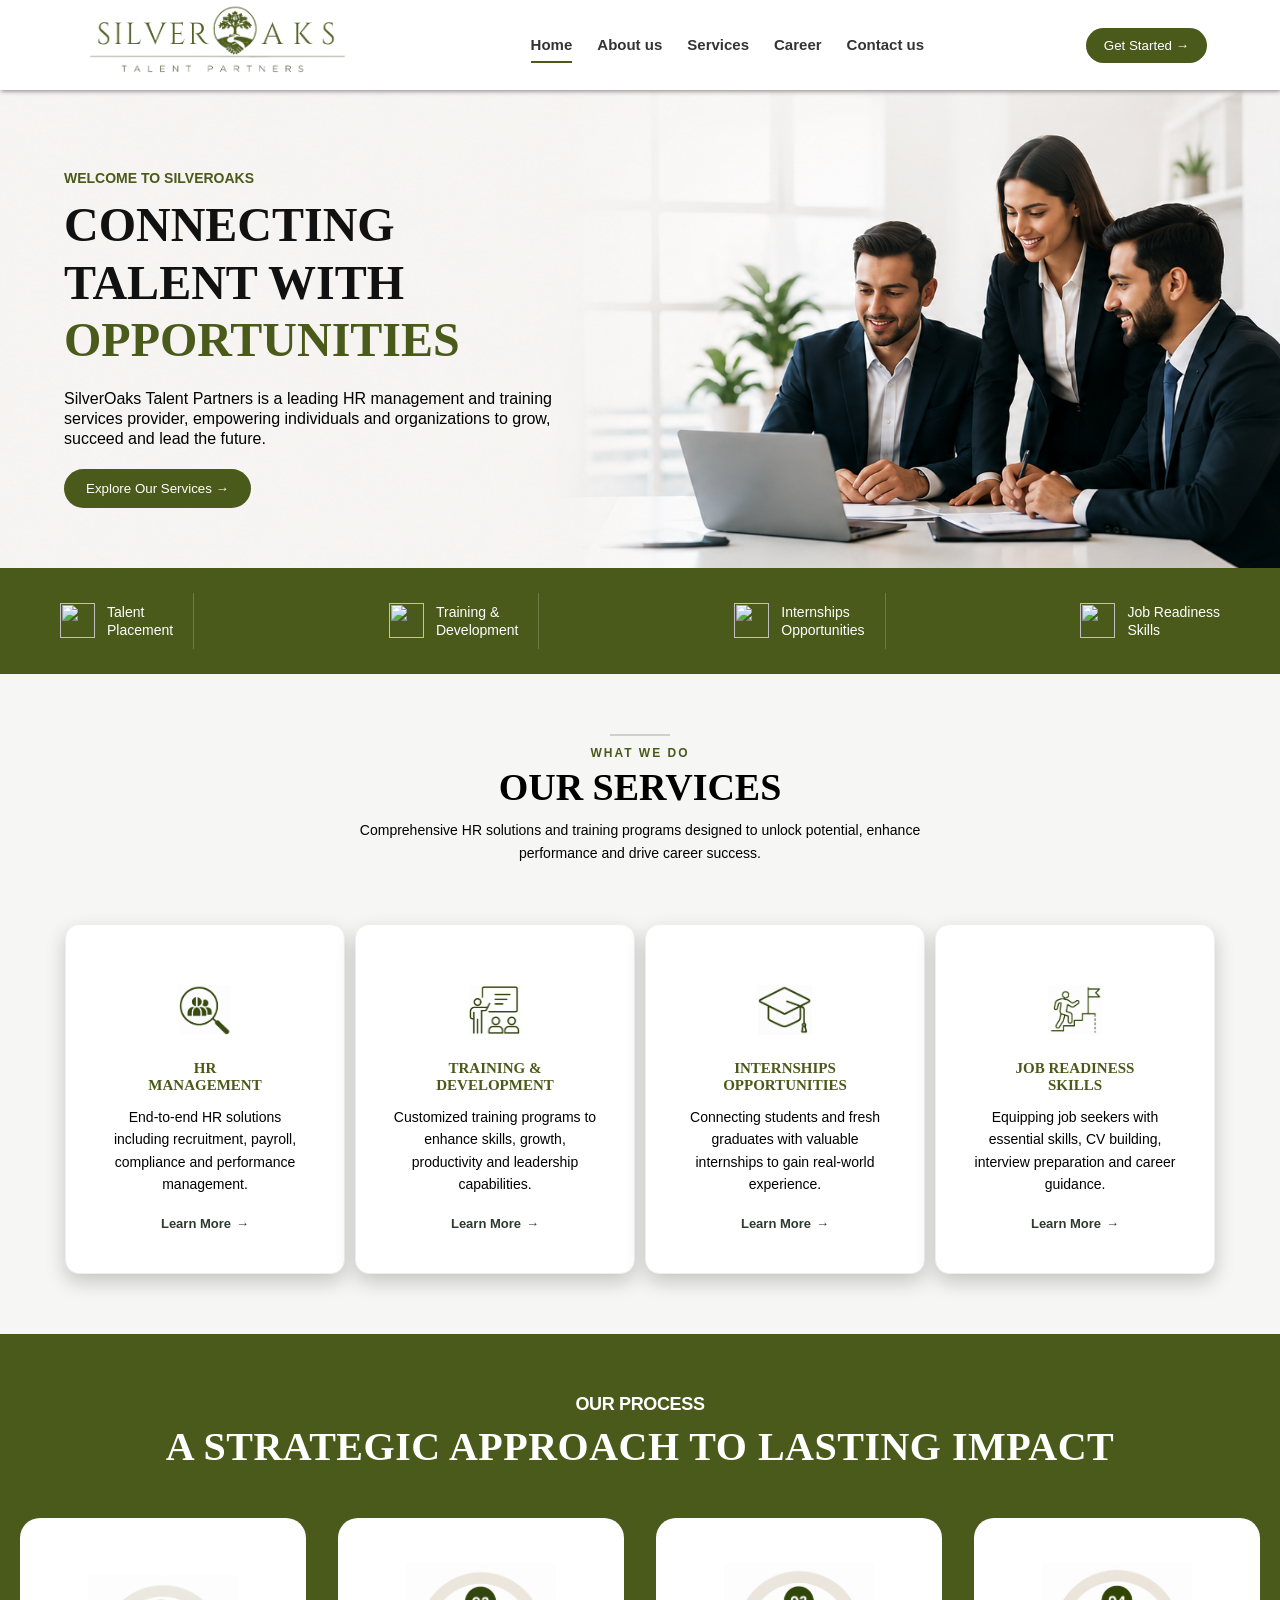
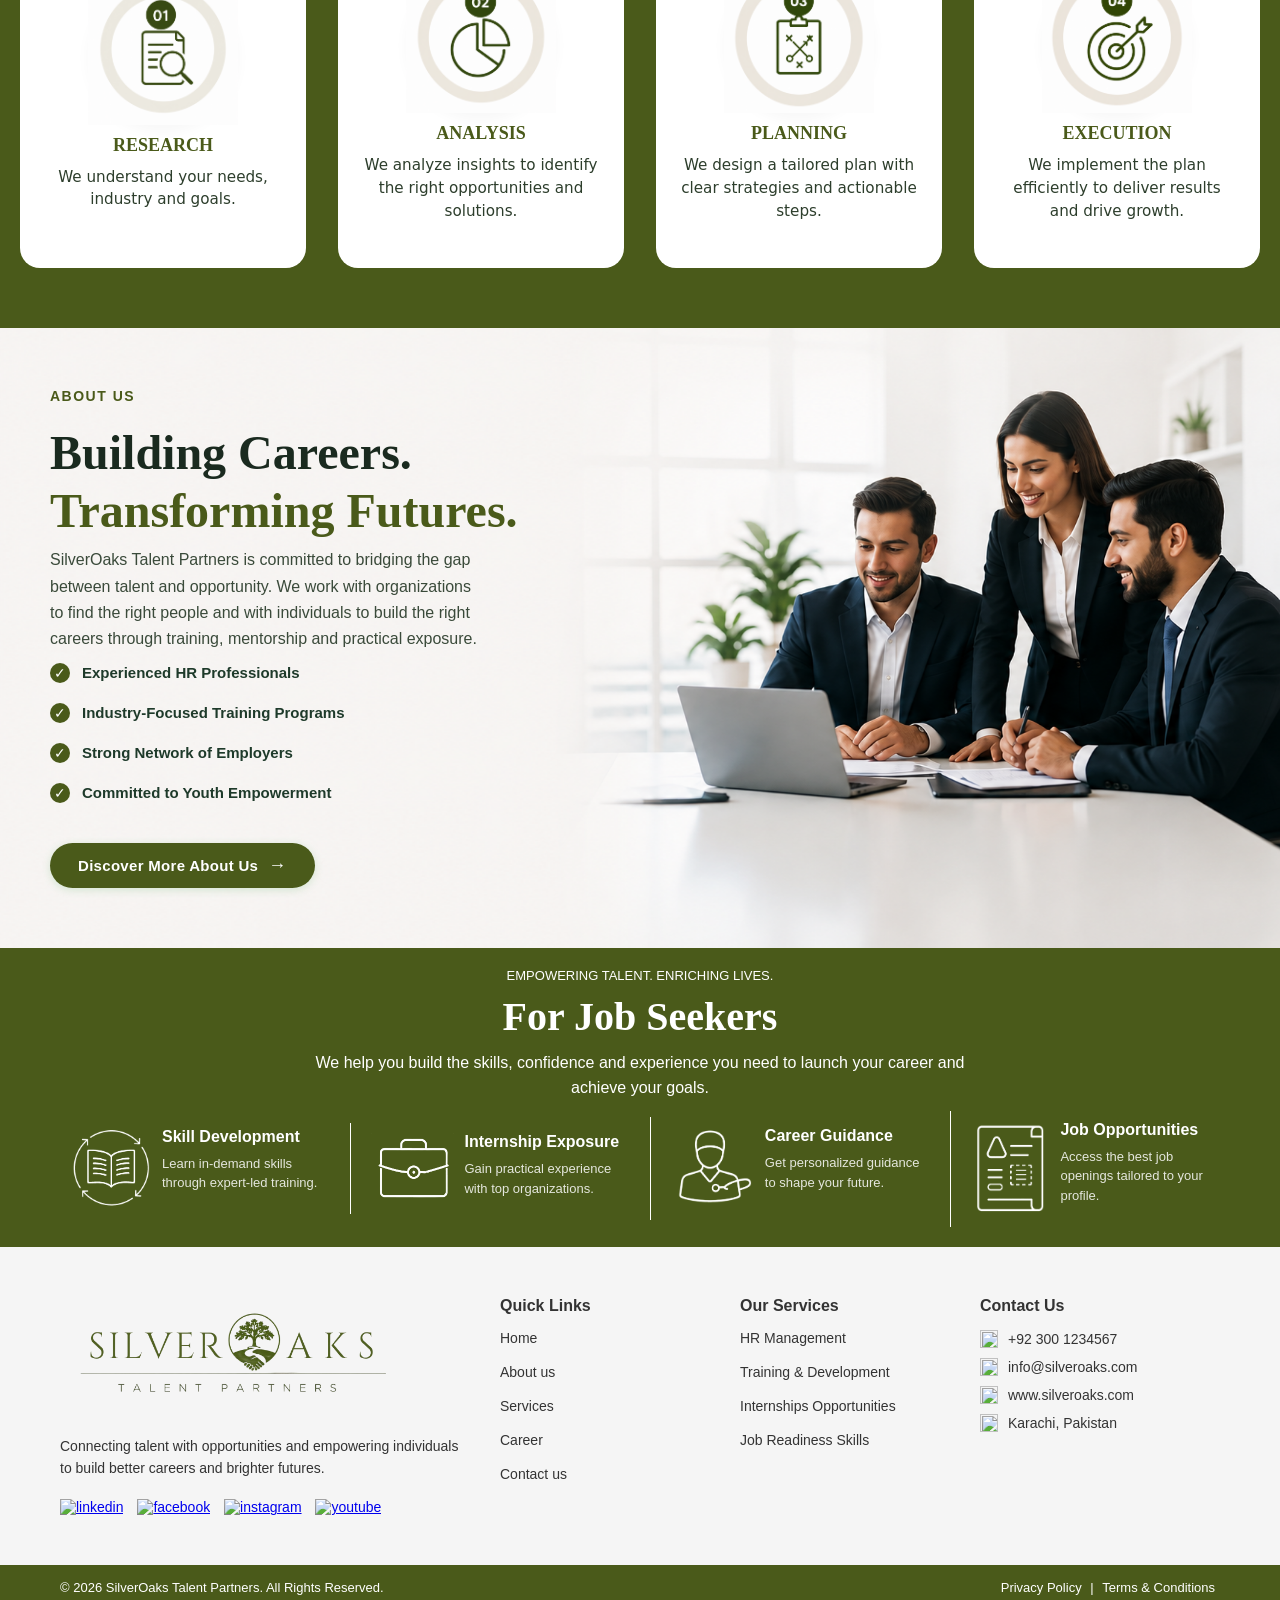
==== index.html @ 3837a246 "Add files via upload" ====
<!DOCTYPE html>
<html lang="en">
<head>
    <meta charset="UTF-8">
    <meta name="viewport" content="width=device-width, initial-scale=1.0">
    <title>Document</title>
    <link rel="stylesheet" href="style.css">
</head>
<body>

    <!-- Nav -->
    <header class="navbar">
  <div class="nav-container">

    <!-- LOGO -->
    <div class="logo">
        <img src="images/logo.png" alt="">
    </div>

    <!-- NAV LINKS -->
    <ul class="nav-links" id="navLinks">
      <li><a href="index.html" class="active">Home</a></li>
      <li><a href="about-us.html">About us</a></li>
      <li><a href="services.html">Services</a></li>
      <li><a href="career.html">Career</a></li>
      <li><a href="contact.html">Contact us</a></li>
    </ul>

    <!-- BUTTON -->
    <div class="nav-btn">
      <button>Get Started →</button>
    </div>

    <!-- MOBILE MENU ICON -->
    <div class="menu-toggle" id="menuToggle">
      ☰
    </div>

  </div>
</header>
<script>
    const toggle = document.getElementById("menuToggle");
const nav = document.getElementById("navLinks");

toggle.addEventListener("click", () => {
  nav.classList.toggle("active");
});
</script>
    <!-- Nav End -->

    <!-- header -->
     <section class="hero">

  <div class="container">

    <!-- LEFT CONTENT -->
    <div class="hero-content">
      <p class="subtitle">WELCOME TO SILVEROAKS</p>

      <h1>
        CONNECTING <br>
        TALENT WITH <br>
        <span>OPPORTUNITIES</span>
      </h1>

      <p class="desc">
        SilverOaks Talent Partners is a leading HR management and training services provider,
        empowering individuals and organizations to grow, succeed and lead the future.
      </p>

      <button class="btn">Explore Our Services →</button>
    </div>

    <!-- RIGHT IMAGE -->
    <div class="hero-image">
      <!-- <img src="https://bunny-wp-pullzone-3xue3q6yzy.b-cdn.net/wp-content/uploads/2024/11/EM-BLOG-what-is-corporate-communications-1453843862.png" alt=""> -->
    </div>

  </div>

  <!-- 🔥 BOTTOM GREEN BOX -->
  <div class="hero-features">
    <div class="feature-inner-container">

    <div class="feature-box">
      <img src="https://img.icons8.com/?size=100&id=11168&format=png&color=FFFFFF" alt="">
      <p>Talent<br>Placement</p>
    </div>

    <div class="feature-box">
      <img src="https://img.icons8.com/?size=100&id=42437&format=png&color=FFFFFF" alt="">
      <p>Training &<br>Development</p>
    </div>

    <div class="feature-box">
      <img src="https://img.icons8.com/?size=100&id=rNCrPgCoso6K&format=png&color=FFFFFF" alt="">
      <p>Internships<br>Opportunities</p>
    </div>

    <div class="feature-box">
      <img src="https://img.icons8.com/?size=100&id=6470&format=png&color=FFFFFF" alt="">
      <p>Job Readiness<br>Skills</p>
    </div>
    </div>

  </div>

</section>
    <!-- header  End-->

    <!-- Services -->
     <section class="services">
  <div class="service-container">

    <!-- HEADER -->
    <div class="section-header">
      <div class="top-line"></div>
      <p class="tag">WHAT WE DO</p>
      <h2>OUR SERVICES</h2>
      <p class="subtext">
        Comprehensive HR solutions and training programs designed to unlock potential,
        enhance performance and drive career success.
      </p>
    </div>

    <!-- CARDS -->
    <div class="service-grid">

      <div class="service-card">
        <div class="icon">
          <img src="images/HR-Management-icon.png" alt="">
        </div>
        <h3>HR <br> MANAGEMENT</h3>
        <p>
          End-to-end HR solutions including recruitment, payroll,
          compliance and performance management.
        </p>
        <a href="#">Learn More <span>→</span></a>
      </div>

      <div class="service-card">
        <div class="icon">
          <img src="images/Training-Development-Icon.png" alt="">
        </div>
        <h3>TRAINING & DEVELOPMENT</h3>
        <p>
         Customized training programs to enhance skills, growth, productivity and leadership capabilities.
        </p>
        <a href="#">Learn More <span>→</span></a>
      </div>

      <div class="service-card">
        <div class="icon">
          <img src="images/Internship-Opportunities-icon.png" alt="">
        </div>
        <h3>INTERNSHIPS OPPORTUNITIES</h3>
        <p>
          Connecting students and fresh graduates with valuable internships
          to gain real-world experience.
        </p>
        <a href="#">Learn More <span>→</span></a>
      </div>

      <div class="service-card">
        <div class="icon">
          <img src="images/Job-Readiness-Skills-Icon.png" alt="">
        </div>
        <h3>JOB READINESS SKILLS</h3>
        <p>
          Equipping job seekers with essential skills, CV building,
          interview preparation and career guidance.
        </p>
        <a href="#">Learn More <span>→</span></a>
      </div>

    </div>

  </div>
</section>
    <!-- Services End -->

    <!-- Process Section -->
       <section class="process-section">
        <div class="process-container">
            <div class="section-header">
                <h2>OUR PROCESS</h2>
                <div class="subhead">A STRATEGIC APPROACH TO LASTING IMPACT</div>
            </div>
            <div class="process-grid">
                <!-- step 01 - RESEARCH -->
                <div class="process-card">
                    <div class="icon-wrapper">
                        <!-- im element with empty src exactly as required -->
                        <img class="step-icon" src="images/Research-Icon.png" alt="Research icon - magnifying glass representation">
                    </div>
                    <!-- <div class="step-number">01</div> -->
                    <h3>RESEARCH</h3>
                    <p>We understand your needs, industry and goals.</p>
                </div>
                <!-- step 02 - ANALYSIS -->
                <div class="process-card">
                    <div class="icon-wrapper">
                        <img class="step-icon" src="images/Analysis-Icon.png" alt="Analysis icon - chart representation">
                    </div>
                    <!-- <div class="step-number">02</div> -->
                    <h3>ANALYSIS</h3>
                    <p>We analyze insights to identify the right opportunities and solutions.</p>
                </div>
                <!-- step 03 - PLANNING -->
                <div class="process-card">
                    <div class="icon-wrapper">
                        <img class="step-icon" src="images/Planning-Icon.png" alt="Planning icon - strategy board">
                    </div>
                    <!-- <div class="step-number">03</div> -->
                    <h3>PLANNING</h3>
                    <p>We design a tailored plan with clear strategies and actionable steps.</p>
                </div>
                <!-- step 04 - EXECUTION -->
                <div class="process-card">
                    <div class="icon-wrapper">
                        <img class="step-icon" src="images/Execution-Icon.png" alt="Execution icon - rocket / gears">
                    </div>
                    <!-- <div class="step-number">04</div> -->
                    <h3>EXECUTION</h3>
                    <p>We implement the plan efficiently to deliver results and drive growth.</p>
                </div>
            </div>
        </div>
    </section>
    <!-- Process Section End -->

    <!-- About Us -->
     <section class="about-section">
        <div class="about-container">
            <!-- Left side: text and features exactly as image content -->
            <div class="about-content">
                <div class="about-badge">ABOUT US</div>
                <h1 class="about-title">
                    Building Careers.<br>
                    <span>Transforming Futures.</span>
                </h1>
                <p class="about-description">
                    SilverOaks Talent Partners is committed to bridging the gap<br>
                    between talent and opportunity. We work with organizations<br>
                    to find the right people and with individuals to build the right<br>
                    careers through training, mentorship and practical exposure.
                </p>

                <div class="about-features">
                    <div class="feature-item">
                        <div class="feature-icon">✓</div>
                        <span class="feature-text">Experienced HR Professionals</span>
                    </div>
                    <div class="feature-item">
                        <div class="feature-icon">✓</div>
                        <span class="feature-text">Industry-Focused Training Programs</span>
                    </div>
                    <div class="feature-item">
                        <div class="feature-icon">✓</div>
                        <span class="feature-text">Strong Network of Employers</span>
                    </div>
                    <div class="feature-item">
                        <div class="feature-icon">✓</div>
                        <span class="feature-text">Committed to Youth Empowerment</span>
                    </div>
                </div>

                <a href="#" class="about-btn">
                    Discover More About Us
                    <span style="font-size: 18px;">→</span>
                </a>
            </div>

            <!-- Right side: image (placeholder but as per image content layout) -->
           
        </div>
    </section>
    <!-- About Us End -->

    <!-- Cta  -->
     <section id="home-cta-section" class="home-cta-container">
    <div class="home-cta-overlay">
        <p id="home-cta-subtitle" class="home-cta-subtitle">
            EMPOWERING TALENT. ENRICHING LIVES.
        </p>

        <h2 id="home-cta-title" class="home-cta-title">
            For Job Seekers
        </h2>

        <p id="home-cta-description" class="home-cta-description">
            We help you build the skills, confidence and experience you need to
            launch your career and achieve your goals.
        </p>

        <div id="home-cta-features" class="home-cta-features">

            <!-- Feature 1 -->
            <div id="home-cta-item-1" class="home-cta-item" style="border: none;">
                <div class="home-cta-icon">
                    <img src="images/Skills-Development-Icon.png" alt="Skill Development">
                </div>
                <div>
                <h4 class="home-cta-item-title">Skill Development</h4>
                <p class="home-cta-item-text">
                    Learn in-demand skills through expert-led training.
                </p>
                </div>
            </div>

            <!-- Feature 2 -->
            <div id="home-cta-item-2" class="home-cta-item">
                <div class="home-cta-icon">
                    <img src="images/Internship-Exposure-icon.png" alt="Internship Exposure">
                </div>
                <div>
                <h4 class="home-cta-item-title">Internship Exposure</h4>
                <p class="home-cta-item-text">
                    Gain practical experience with top organizations.
                </p>
                </div>
            </div>

            <!-- Feature 3 -->
            <div id="home-cta-item-3" class="home-cta-item">
                <div class="home-cta-icon">
                    <img src="images/Career-Guidance-icon.png" alt="Career Guidance">
                </div>
                <div>
                <h4 class="home-cta-item-title">Career Guidance</h4>
                <p class="home-cta-item-text">
                    Get personalized guidance to shape your future.
                </p>
                </div>
            </div>

            <!-- Feature 4 -->
            <div id="home-cta-item-4" class="home-cta-item">
                <div class="home-cta-icon">
                    <img src="images/Job-Opportunities-icon.png" alt="Job Opportunities">
                </div>
                <div>
                <h4 class="home-cta-item-title">Job Opportunities</h4>
                <p class="home-cta-item-text">
                    Access the best job openings tailored to your profile.
                </p>
                </div>
            </div>

        </div>
    </div>
</section>
    
<!-- Footer -->
 <footer id="footer-main" class="footer-container">

    <div class="footer-top">
        
        <!-- Logo & About -->
        <div class="footer-col footer-about">
            <img src="images/logo.png" 
                 alt="Logo" class="footer-logo">

            <p class="footer-text">
                Connecting talent with opportunities and empowering individuals 
                to build better careers and brighter futures.
            </p>

            <div class="footer-social">
                <a href="#"><img src="https://img.icons8.com/?size=100&id=8808&format=png&color=4A5A1A" alt="linkedin"></a>
                <a href="#"><img src="https://img.icons8.com/?size=100&id=8818&format=png&color=4A5A1A" alt="facebook"></a>
                <a href="#"><img src="https://img.icons8.com/?size=100&id=32309&format=png&color=4A5A1A" alt="instagram"></a>
                <a href="#"><img src="https://img.icons8.com/?size=100&id=37326&format=png&color=4A5A1A" alt="youtube"></a>
            </div>
        </div>

        <!-- Quick Links -->
        <div class="footer-col">
            <h4 class="footer-heading">Quick Links</h4>
            <ul class="footer-links">
                <li><a href="index.html">Home</a></li>
                <li><a href="about-us.html">About us</a></li>
                <li><a href="services.html">Services</a></li>
                <li><a href="career.html">Career</a></li>
                <li><a href="contact.html">Contact us</a></li>
            </ul>
        </div>

        <!-- Services -->
        <div class="footer-col">
            <h4 class="footer-heading">Our Services</h4>
            <ul class="footer-links">
                <li><a href="#">HR Management</a></li>
                <li><a href="#">Training & Development</a></li>
                <li><a href="#">Internships Opportunities</a></li>
                <li><a href="#">Job Readiness Skills</a></li>
            </ul>
        </div>

        <!-- Contact -->
        <div class="footer-col">
            <h4 class="footer-heading">Contact Us</h4>
            <ul class="footer-contact">
                <li><img src="https://img.icons8.com/?size=100&id=9730&format=png&color=4A5A1A" alt=""> +92 300 1234567</li>
                <li><img src="https://img.icons8.com/?size=100&id=tiHbAqWU3ZCQ&format=png&color=4A5A1A" alt=""> info@silveroaks.com</li>
                <li><img src="https://img.icons8.com/?size=100&id=2963&format=png&color=4A5A1A" alt=""> www.silveroaks.com</li>
                <li><img src="https://img.icons8.com/?size=100&id=7880&format=png&color=4A5A1A" alt=""> Karachi, Pakistan</li>
            </ul>
        </div>

    </div>

    <!-- Bottom Bar -->
    <div class="footer-bottom">
        <p class="footer-copy">
            © 2026 SilverOaks Talent Partners. All Rights Reserved.
        </p>

        <div class="footer-bottom-links">
            <a href="#">Privacy Policy</a>
            <span>|</span>
            <a href="#">Terms & Conditions</a>
        </div>
    </div>

</footer>

</body>
</html>
---- style.css ----
*{
    margin: 0;
    padding: 0;
    box-sizing: border-box;
}
/* NAVBAR */
.navbar {
  width: 100%;
  position: sticky;
  top: 0;
  background-color: white;
  box-shadow: 1px 1px 5px gray;
  z-index: 999;
  padding: 10px;
}

.nav-container {
  width: 90%;
  max-width: 1200px;
  margin: auto;
  display: flex;
  align-items: center;
  justify-content: space-between;
  height: 70px;
}

/* LOGO */
.logo img{
    height: 100px;
    width: auto;
    object-fit: contain;
}
/* LINKS */
.nav-links {
  display: flex;
  gap: 25px;
  list-style: none;
}

.nav-links li a {
  text-decoration: none;
  color: #333;
  font-weight: 600;
  font-size: 15px;
  height: 100%;
  position: relative;
  transition: 0.3s;
}

/* underline base */
.nav-links li a::after {
  content: "";
  position: absolute;
  left: 0;
  bottom: -10px;
  width: 0%;
  height: 2px;
  background: #4a5a1a;
  transition: 0.3s;
}

/* hover effect */
.nav-links li a:hover::after {
  width: 100%;
}


.nav-links li a.active::after {
  width: 100%;
}

/* BUTTON */
.nav-btn button {
  padding: 10px 18px;
  border-radius: 25px;
  border: none;
  background: #4a5a1a;
  color: #fff;
  cursor: pointer;
}
/* MOBILE MENU ICON */
.menu-toggle {
  display: none;
  font-size: 26px;
  cursor: pointer;
}

/* 🔥 RESPONSIVE */
@media (max-width: 768px) {

  .nav-links {
    position: absolute;
    top: 85px;
    left: -100%;
    width: 100%;
    background: #fff;
    flex-direction: column;
    text-align: center;
    padding: 20px 0;
    transition: 0.3s;
  }

  .nav-links.active {
    left: 0;
  }

  .menu-toggle {
    display: block;
  }

  .nav-btn {
    display: none;
  }
}

.hero {
  width: 100%;
  padding-top: 80px;
  background: url(images/home-hero.png);
  background-position: left;
  background-repeat: no-repeat;
  background-size: cover;
  background-clip: border-box;
}

.container {
  width: 90%;
  max-width: 1200px;
  margin: auto;
  display: flex;
  align-items: center;
  justify-content: space-between;
  gap: 40px;
}

/* LEFT */
.hero-content {
  flex: 1;
}

.subtitle {
  font-size: 14px;
  color: #4a5a1a;
  font-weight: bold;
  margin-bottom: 10px;
  font-family: Arial, Helvetica, sans-serif;
}

.hero-content h1 {
  font-size: 48px;
  line-height: 1.2;
  color: #111;
}

.hero-content span {
  color: #4a5a1a;
}

.desc {
  margin: 20px 0;
  font-family: Arial, Helvetica, sans-serif;
  line-height: 20px;
  max-width: 500px;
}

.btn {
  padding: 12px 22px;
  background: #4a5a1a;
  border: none;
  color: #fff;
  border-radius: 25px;
  cursor: pointer;
}

/* RIGHT */
.hero-image img {
  width: 100%;
  max-width: 500px;
}

/* 🔥 GREEN FEATURE BAR */
.hero-features {
  margin-top: 60px;
  background:  #4a5a1a;
  display: flex;
  justify-content: center;
  align-items: center;
  padding: 25px 10px;
}
.hero-features .feature-inner-container{
  display: flex;
  max-width: 1200px ;
  width: 100%;
  justify-content: space-between;
  gap: 20px;
  align-items: center;
  flex-wrap: wrap;
}

.feature-box {
  display: flex;
  align-items: center;
  gap: 12px;
  color: #fff;
  border-right: 1px solid rgba(255,255,255,0.2);
  padding: 10px 20px;
}

.feature-box:last-child {
  border-right: none;
}

.feature-box img {
  width: 35px;
  height: 35px;
  object-fit: contain;
}

.feature-box p {
  font-size: 14px;
  line-height: 1.3;
}

/* 🔥 RESPONSIVE */
@media (max-width: 768px) {
  .container {
    flex-direction: column;
    text-align: center;
  }
  .hero-features .feature-inner-container{
    display: flex;
    justify-content: center;
    align-items: center;
  }
  .hero-content h1 {
    font-size: 32px;
  }

  .hero-features {
    flex-direction: column;
    gap: 20px;
  }

  .feature-box {
    border-right: none;
  }
}

.services {
  padding: 60px 0;
  background: #f6f7f5;
}

 .service-container {
  width: 90%;
  max-width: 1200px;
  margin: auto;
}

/* HEADER */
.section-header {
  text-align: center;
  margin-bottom: 60px;
  position: relative;
}

.top-line {
  width: 60px;
  height: 2px;
  background: #cfcfcf;
  margin: 0 auto 10px;
}

.tag {
  font-size: 12px;
  letter-spacing: 2px;
  color: #4a5a1a;
  font-family: Arial, Helvetica, sans-serif;
  font-weight: 600;
  margin-bottom: 5px;
}

.section-header h2 {
  font-size: 38px;
  font-weight: 600;
  color: #000;
  margin-bottom: 10px;
}

.subtext {
  max-width: 620px;
  margin: auto;
  font-family: Arial, Helvetica, sans-serif;
  font-size: 14px;
  line-height: 1.6;
}

/* GRID */
.service-grid {
    display: flex;
    flex-wrap: wrap;
    justify-content: center;
    align-items: center;
  gap: 10px;
}

/* CARD */
.service-card {
    width: 280px;
    height: 350px;
  background: #fff;
  padding: 35px ;
  border-radius: 14px;
  text-align: center;
  border: 1px solid #eee;
  box-shadow: 0 8px 20px rgba(0,0,0,0.2);
  transition: 0.3s ease;
}

.service-card:hover {
  transform: translateY(-6px);
  background: #F2F2EC;
  box-shadow: 0 12px 25px rgba(0,0,0,0.3);
}

/* ICON BOX */
.icon {
  width: auto;
  height: 100px;
  display: flex;
  align-items: center;
  justify-content: center;
}

.icon img {
  width: auto;
  height: 50px;
  object-fit: contain;
}

/* TEXT */
.service-card h3 {
  font-size: 15px;
  font-weight: 600;
  color: #4a5a1a;
  padding: 0 30px;
  margin-bottom: 12px;
}

.service-card p {
  font-size: 14px;
  font-family: Arial, Helvetica, sans-serif;
  line-height: 1.6;
  margin-bottom: 18px;
}

/* LINK */
.service-card a {
  font-size: 13px;
  color: #2d3b2f;
  text-decoration: none;
  font-family: Arial, Helvetica, sans-serif;
  font-weight: 700;
  display: inline-flex;
  align-items: center;
  gap: 5px;
  transition: 0.3s;
}

.service-card a span {
  transition: 0.3s;
}

.service-card a:hover span {
  transform: translateX(5px);
}

/* 🔥 RESPONSIVE */
@media (max-width: 992px) {
  .service-grid {
    grid-template-columns: repeat(2, 1fr);
  }
}

@media (max-width: 576px) {
  .service-grid {
    grid-template-columns: 1fr;
  }

  .section-header h2 {
    font-size: 28px;
  }
}



        .process-section {
          background-color: #4a5a1a;
            position: relative;
            width: 100%;
            padding: 60px 20px;
        }
        .process-container {
            position: relative;
            z-index: 2;
            max-width: 1280px;
            margin: 0 auto;
            width: 100%;
        }

        /* HEADER styling */
        .process-section .section-header {
            text-align: center;
            margin-bottom: 2.5rem;
        }

        .process-section .section-header h2 {
            font-size: large;
            font-weight: 700;
            letter-spacing: -0.02em;
            font-family: Arial, Helvetica, sans-serif;
            color: #fff;
            margin-bottom: 0.5rem;
        }

        .section-header .subhead {
            font-size: 40px;
            color: #fff;
            font-weight: 600;
            display: inline-block;
            padding-bottom: 0.5rem;
            letter-spacing: 0.5px;
        }

        /* Grid layout for process steps — fully responsive */
        .process-grid {
            display: grid;
            grid-template-columns: repeat(4, 1fr);
            gap: 2rem;
            margin-top: 1rem;
        }

        /* process card style */
        .process-card {
            padding: 2rem 1.5rem;
            text-align: center;
            display: flex;
            height: 350px;
            border-radius: 20px;
            background-color: white;
            flex-direction: column;
            justify-content: center;
            align-items: center;
            gap: 10px;
        }
        .icon-wrapper {
            /* width: 80px;
            height: 80px; */
            margin: 0 auto ;
            border-radius: 50%;
            display: flex;
            align-items: center;
            justify-content: center;
            box-shadow: 0 8px 14px rgba(0,0,0,0.03);
            transition: all 0.2s;
        }
        .step-icon {
            object-fit: contain;
            display: block;
            width: 150px;
            height: 150px;
            background: transparent;
        }

        /* step number */
        .step-number {
            font-size: 1.2rem;
            font-weight: 700;
            font-family: monospace;
            color: #fff;
            background: #4a5a1a;
            display: inline-block;
            padding: 0.2rem 0.8rem;
            border-radius: 40px;
            margin-bottom: 1.2rem;
            letter-spacing: 0.5px;
        }

        .process-card h3 {
            font-size: large;
            font-weight: 700;
            color: #4a5a1a;
        }

        .process-card p {
            font-size: 0.95rem;
            line-height: 1.5;
            color: #2d3e2c;
            font-family: 'Inter', system-ui, 'Segoe UI', sans-serif;
            font-weight: 400;
        }

        /* Responsive design: large tablets, medium screens */
        @media (max-width: 992px) {
            .process-grid {
                grid-template-columns: repeat(2, 1fr);
                gap: 1.8rem;
            }
            .process-section {
                padding: 3rem 1.8rem;
            }
            .process-card {
                /* padding: 1.6rem 1.2rem; */
                height: 400px;
            }
        }

        @media (max-width: 640px) {
            .process-grid {
                grid-template-columns: 1fr;
                gap: 1.5rem;
            }
            .process-section {
                padding: 2.5rem 1.2rem;
            }
            .process-section .section-header h2 {
                font-size: medium;
            }
          
            .process-card h3 {
                font-size: 1.4rem;
            }
            .section-header .subhead{
                font-size: 32px;
            }
        }

        /* small extra touch for screen readers & accessibility */
        @media (prefers-reduced-motion: reduce) {
            .process-card {
                transition: none;
            }
        }

        /* ensure bg image is visible and overaly text is readable */
        .process-section {
            background-blend-mode: normal;
        }



.about-section {
            /* max-width: 1280px; */
            margin: 0 auto;
            padding: 0px;
            background: url(images/home-hero.png);
            background-repeat: no-repeat;
            background-position: center;
            background-size: cover;
            background-clip: border-box;
        }

        .about-container {
            display: flex;
            flex-wrap: wrap;
            gap: 60px;
            align-items: center;
            justify-content: space-between;
        }

        /* LEFT CONTENT */
        .about-content {
            /* flex: 1.1;
            min-width: 280px; */
            max-width: 1200px;
            padding: 60px 10px;
            width: 100%;
            margin: 0 auto;
        }

        .about-badge {
            color: #4a5a1a;
            font-size: 14px;
            font-family: Arial, Helvetica, sans-serif;
            font-weight: 600;
            letter-spacing: 1.5px;
            text-transform: uppercase;
            margin-bottom: 20px;
        }

        .about-title {
            font-size: 48px;
            font-weight: 800;
            line-height: 1.2;
            color: #1a2a1f;
            margin-bottom: 8px;
        }

        .about-title span {
            color: #4a5a1a;
            display: inline-block;
        }

        .about-subtitle {
            font-size: 32px;
            font-weight: 700;
            color: #2c5e2a;
            margin-bottom: 24px;
            line-height: 1.2;
        }

        .about-description {
            font-size: 16px;
            line-height: 1.65;
            color: #3a4a3a;
            margin-bottom: 10px;
            max-width: 50%;
            font-family: Arial, Helvetica, sans-serif;
        }

        /* Features grid - 2x2 exactly like the image points */
        .about-features {
            display: flex;
            flex-direction: column;
            justify-content: flex-start;
            align-items: flex-start;
            gap: 20px 28px;
            margin-bottom: 40px;
        }

        .feature-item {
            display: flex;
            align-items: center;
            gap: 12px;
            font-family: Arial, Helvetica, sans-serif;
        }

        .feature-icon {
            width: 20px;
            height: 20px;
            background-color: #4a5a1a;
            border-radius: 50%;
            display: flex;
            align-items: center;
            justify-content: center;
            color: white;
            font-size: 14px;
            flex-shrink: 0;
        }

        .feature-text {
            font-size: 15px;
            font-weight: 500;
            color: #1e3a2a;
            font-weight: 600;
        }

        /* CTA Button */
        .about-btn {
            display: inline-flex;
            align-items: center;
            gap: 10px;
            font-family: Arial, Helvetica, sans-serif;
            background-color: #4a5a1a;
            color: white;
            text-decoration: none;
            font-weight: 600;
            font-size: 15px;
            padding: 12px 28px;
            border-radius: 30px;
            transition: all 0.25s ease;
            border: none;
            cursor: pointer;
            letter-spacing: 0.3px;
            box-shadow: 0 2px 8px rgba(76, 175, 80, 0.2);
        }

        .about-btn:hover {
            background-color: #3d9140;
            transform: translateY(-2px);
            box-shadow: 0 8px 18px rgba(76, 175, 80, 0.25);
        }

        /* RIGHT IMAGE */
        /* .about-image-wrapper {
    height: 100%;
    width: 50%;
    background-color: #000;
    display: flex;
    justify-content: center;
    overflow: hidden;
}

.about-image {
    width: 100%;
    height: 100%;
    border-radius: 24px;
    object-fit: cover;
    display: block;
    box-shadow: 0 20px 35px -10px rgba(0, 0, 0, 0.1);
} */

        /* Responsive */
        @media (max-width: 1024px) {
            .about-title {
                font-size: 40px;
            }
            .about-subtitle {
                font-size: 28px;
            }
        }

        @media (max-width: 900px) {
            .about-container {
                flex-direction: column;
                gap: 45px;
            }
            .about-content {
                width: 100%;
                display: flex;
                padding: 60px 10px;
                flex-direction: column;
                justify-content: center;
                align-items: center;
                text-align: center;
            }
            .about-description {
                max-width: 100%;
            }
            .about-image-wrapper {
                width: 100%;
                justify-content: center;
            }
        }

        @media (max-width: 600px) {
            .about-title {
                font-size: 32px;
            }
            .about-subtitle {
                font-size: 24px;
            }
            .about-features {
                grid-template-columns: 1fr;
                gap: 16px;
            }
            .feature-text {
                font-size: 14px;
            }
            .about-btn {
                padding: 10px 24px;
                font-size: 14px;
            }
        }


        /* Main Section */
.home-cta-container {
    position: relative;
    background: #4a5a1a;
    padding: 20px;
    color: #fff;

    text-align: center;
    overflow: hidden;
}

/* Optional dark overlay for better contrast */
.home-cta-overlay {
    max-width: 1200px;
    margin: auto;
        display: flex;
    flex-direction: column;
    justify-content: center;
    align-items: center;
    gap: 10px;
}

/* Text Styles */
.home-cta-subtitle {
    font-size: small;
    font-family: Arial, Helvetica, sans-serif;
    /* margin-bottom: 10px; */
}

.home-cta-title {
    font-size: 40px;
    font-weight: 700;
    /* margin-bottom: 15px; */
}

.home-cta-description {
    max-width: 700px;
    margin: 0 auto ;
    font-size: medium;
    font-family: Arial, Helvetica, sans-serif;
    line-height: 1.6;
}

/* Features Grid */
.home-cta-features {
    /* display: grid;
    grid-template-columns: repeat(4, 1fr); */
    display: flex;
    justify-content: space-between;
    align-items: center;
    max-width: 1200px;
    gap: 20px;
    flex-wrap: wrap;
}

/* Each Item */
.home-cta-item {
    padding: 10px;
    border-left: 1px solid white;
    display: flex;
    flex-direction: row;
    width: 280px;
    gap: 10px;
    justify-content: flex-start;
    align-items: flex-start;
    text-align: left;
    padding-left: 20px;
}

/* Icon */
.home-cta-icon {
    width: 150px;
    height: auto;
    display: flex;
    justify-content: center;
    align-items: center;
}

.home-cta-icon img {
    width: 100%;
    height: 100%;
    object-fit: contain;
    filter: brightness(0) invert(1); /* makes icons white */
}

/* Title */
.home-cta-item-title {
    font-size: medium;
    font-weight: 600;
    font-family: Arial, Helvetica, sans-serif;
    margin-bottom: 8px;
}

/* Text */
.home-cta-item-text {
    font-size: small;
    opacity: 0.85;
    line-height: 1.5;
}

/* Responsive */
@media (max-width: 992px) {
    /* .home-cta-features {
        grid-template-columns: repeat(2, 1fr);
        gap: 25px;
    } */
    .home-cta-item {
    border-left: none;
    display: flex;
    flex-direction: column;
    justify-content: center;
    align-items: center;
    text-align: center;
    padding: 10px;
}
}

@media (max-width: 576px) {
    .home-cta-title {
        font-size: 28px;
    }
.home-cta-icon{
  width: 100px;
}
    /* .home-cta-features {
        grid-template-columns: 1fr;
    } */
}


.footer-container {
    background: #f5f5f5;
    color: #333;
    font-family: Arial, sans-serif;
}

/* Top Section */
.footer-top {
    display: grid;
    grid-template-columns: 2fr 1fr 1fr 1.2fr;
    gap: 40px;
    padding: 50px 60px;
}

/* Columns */
.footer-col {
    font-size: 14px;
}

/* Logo */
.footer-logo {
    width: auto;
    height: 120px;
    margin-bottom: 15px;
}

/* Text */
.footer-text {
    line-height: 1.6;
    margin-bottom: 20px;
}

/* Social Icons */
.footer-social a {
    display: inline-block;
    margin-right: 10px;
}

.footer-social img {
    width: 30px;
    height: 30px;
}

/* Headings */
.footer-heading {
    font-size: 16px;
    margin-bottom: 15px;
    font-weight: 600;
}

/* Links */
.footer-links {
    list-style: none;
    padding: 0;
    display: flex;
    flex-direction: column;
    justify-content: flex-start;
    align-items: flex-start;
    gap: 10px;
}

.footer-links li {
    margin-bottom: 8px;
}

.footer-links a {
    text-decoration: none;
    color: #333;
    font-weight: 500;
}

.footer-links a:hover {
    color: #2f5d2f;
}

/* Contact */
.footer-contact {
    list-style: none;
    padding: 0;
}

.footer-contact li {
    display: flex;
    align-items: center;
    margin-bottom: 10px;
}

.footer-contact img {
    width: 18px;
    height: 18px;
    margin-right: 10px;
}

/* Bottom Bar */
.footer-bottom {
    background-color: #4a5a1a;
    color: #fff;
    padding: 15px 60px;
    display: flex;
    justify-content: space-between;
    align-items: center;
    font-size: 13px;
}

/* Bottom Links */
.footer-bottom-links a {
    color: #fff;
    text-decoration: none;
    margin: 0 5px;
}

.footer-bottom-links a:hover {
    text-decoration: underline;
}

/* Responsive */
@media (max-width: 992px) {
    .footer-top {
        grid-template-columns: 1fr 1fr;
    }
}

@media (max-width: 576px) {
    .footer-top {
        grid-template-columns: 1fr;
        padding: 40px 20px;
    }
    .footer-logo{
      width: auto;
      height: 100px;
    }
    .footer-text{
      text-align: center;
    }
    .footer-social{
      display: flex;
      justify-content: center;
      align-items: center;

    }
    .footer-col{
      display: flex;
      flex-direction: column;
      justify-content: center;
      align-items: center;
    }
    .footer-links{
      width: 100%;
      text-align: center;
    }
    .footer-links li{
      width: 100%;
      text-align: center;
    }
    .footer-contact li{
      width: 100%;
      justify-content: center;
      align-items: center;
    }

    .footer-bottom {
        flex-direction: column;
        gap: 10px;
        text-align: center;
    }
}



.about-hero {
  width: 100%;
  height: fit-content;
  background: url('images/about-us-hero-bg.png') no-repeat center center/cover;
  position: relative;
}


/* content box */
.about-hero-content {
  max-width: 1200px;
  padding: 60px;
  padding-left: 0;
  margin: 0 auto;
  color: #000;
}

/* sub heading */
.sub-heading {
  font-size: 16px;
  font-family: Arial, Helvetica, sans-serif;
  letter-spacing: 2px;
  text-transform: uppercase;
  margin-bottom: 10px;
  color: #000;
}

/* main heading */
.about-hero-content h1 {
  font-size: 50px;
  line-height: 1.2;
  font-family: 'Times New Roman', Times, serif;
  margin-bottom: 20px;
}

/* green span */
.about-hero-content h1 span {
  font-family: 'Times New Roman', Times, serif;
  color: #4a5a1a;
}

/* paragraph */
.description {
  font-size: 16px;
  line-height: 1.7;
  max-width: 500px;
  font-family: Arial, Helvetica, sans-serif;
  color: #000;
}

/* ✅ responsive */
@media (max-width: 768px) {
  .about-hero {
    justify-content: center;
    text-align: center;
  }

  .about-hero-content {
    padding: 30px 20px;
    text-align: center;
  }

  .about-hero-content h1 {
    font-size: 36px;
  }
}


.about-vision-section {
  width: 100%;
  padding: 60px 20px;
  padding-bottom: 0;
  display: flex;
  margin-bottom: 70px;
  justify-content: center;
}

.vision-container {
  width: 100%;
  max-width: 1200px;
  background-color: rgb(243, 243, 243);
  border-radius: 20px;
  padding: 10px 20px;
  display: flex;
  align-items: center;
  justify-content: space-between;
  gap: 5px;
}

/* CENTER IMAGE */
.vision-center {
  flex: 1;
  display: flex;
  justify-content: center;
}

.vision-center img {
  max-width: 180px;
  width: 100%;
  height: auto;
}

/* CARDS */
.vision-card {
  flex: 1;
}

/* row inside card */
.card-row {
  display: flex;
  align-items: flex-start;
  gap: 15px;
}

/* icon */
.card-row img {
  width: 80px;
  object-fit: contain;
  height: 80px;
}

/* text */
.card-text h3 {
  font-size: 20px;
  margin-bottom: 8px;
  font-family: Arial, Helvetica, sans-serif;
  color: #4a5a1a;
  text-align: left;
}

.card-text p {
  text-align: left;
  font-family: Arial, Helvetica, sans-serif;
  font-size: small !important;
  margin: 0;
}

/* LEFT ALIGN RIGHT SIDE TEXT DIFFERENCE (optional polish) */
.left .card-row {
  text-align: right;
  flex-direction: row;
}

/* RESPONSIVE */
@media (max-width: 900px) {
  .vision-container {
    flex-direction: column;
    text-align: center;
  }

  .card-row {
    justify-content: center;
    text-align: center;
    flex-direction: column;
    align-items: center;
  }
.left .card-row{
    flex-direction: column;
}
  .vision-center {
    order: -1;
    margin-bottom: 30px;
  }
  .card-text h3 {
  text-align: center;
}

.card-text p {
  text-align: center;
}
}


.about-values-promise {
  width: 100%;
  padding: 80px 20px;
  background: #f9f9f9;
  text-align: center;
}

/* HEADER */
.values-header h4 {
  color: #4a5a1a;
  font-family: Arial, Helvetica, sans-serif;
  font-size: 20px;
  margin-bottom: 10px;
  font-weight: 500;
}

.values-header h2 {
  font-size: 36px;
  margin-bottom: 50px;
  font-family: 'Times New Roman', Times, serif;
  color: #111;
}

/* GRID */
.values-grid {
  max-width: 1200px;
  margin: auto;
  display: flex;
  justify-content: space-between;
  align-items: center;
  flex-wrap: wrap;
  gap: 25px;
}

/* CARD */
.value-card {
  background: #F2F2EC;
  padding: 30px 05px;
  border-radius: 10px;
  box-shadow: 0 5px 15px rgba(0,0,0,0.3);
  transition: 0.3s ease;
  height:300px;
  display: flex;
  justify-content: center;
  align-items: center;
  flex-direction: column;
  gap: 10px;
  width: 200px;
}

.value-card:hover {
  transform: translateY(-5px);
}

/* IMAGE */
.value-card img {
  width: 100px;
}

/* TEXT */
.value-card h3 {
  font-family: Arial, Helvetica, sans-serif;
  font-size: 18px;
  color: #4a5a1a;
}

.value-card p {
  font-size: small;
  line-height: 1.6;
  font-family: Arial, Helvetica, sans-serif;
}

/* RESPONSIVE */
@media (max-width: 992px) {
  .values-grid {
    /* grid-template-columns: repeat(2, 1fr); */
  }
}

@media (max-width: 600px) {
  .values-grid {
    justify-content: center;
    align-items: center;
  }
  .value-card{
    width: 100%;
  }

  .values-header h2 {
    font-size: 28px;
  }
}
.career-value{
  box-shadow: none;
  background: none;
  width: 250px;
  position: relative;
}
@media (max-width: 600px) {
 .career-value{
  width: 100%;
} 
}

/* CENTER STRAIGHT BORDER LINE */
.career-value::after{
  content: "";
  position: absolute;
  top: 50%;
  right: -12px;
  transform: translateY(-50%);
  width: 1px;
  height: 70%;
  background: #bdbdbd;
}

/* REMOVE LAST CARD LINE */
.career-value:last-child::after{
  display: none;
}
.icon-wrap{
  width: 70px;
  height: 70px;
  background: #4a5a1a36;
  border-radius: 50%;
  display: flex;
  align-items: center;
  justify-content: center;
  margin-bottom: 20px;
  flex-shrink: 0;
}

.icon-wrap img{
  height: 40px;
  width: 40px;
  object-fit: contain;
}
.about-cta-section {
  width: 100%;
  background: #4a5a1a;
  padding: 20px;
  color: #fff;
}

/* CONTAINER ROW */
.cta-container {
  max-width: 1200px;
  margin: auto;
  display: flex;
  align-items: center;
  justify-content: space-between;
  gap: 30px;
}

/* HEADING */
.cta-container h2 {
  font-size: 40px;
  line-height: 1.3;
  margin: 0;
  border-left: 1px solid white;
  padding-left: 20px;
  flex: 1;
}
.cta-container h2 span{
    font-weight: 100;
    font-size: 25px;
    font-family: Arial, Helvetica, sans-serif;
}
/* PARAGRAPH */
.cta-container p {
  flex: 1;
  font-size: 16px;
  line-height: 1.7;
  margin: 0;
  color: #f1f1f1;
}

/* BUTTON */
.cta-btn {
  flex-shrink: 0;
  background: #fff;
  color: #4a5a1a;
  border: none;
  padding: 10px 28px;
  font-size: medium;
  font-weight: 600;
  border-radius: 20px;
  cursor: pointer;
}

/* ✅ MOBILE */
@media (max-width: 768px) {
  .cta-container {
    flex-direction: column;
    text-align: center;
  }

  .cta-container h2,
  .cta-container p {
    text-align: center;
  }

  .cta-btn {
    width: 100%;
    max-width: 220px;
  }
}

.service-page-what-we-do {
  padding: 90px 20px;
  background: #f6f7f9;
  text-align: center;
  font-family: Arial, sans-serif;
}

/* HEADER */
.service-page-subheading {
  color: #4a5a1a;
  font-size: 20px;
  font-weight: 600;
  margin-bottom: 10px;
}

.service-page-heading {
  font-size: 40px;
  color: #111;
  font-family: 'Times New Roman', Times, serif;
  line-height: 1.2;
  margin-bottom: 15px;
}

.service-page-description {
  max-width: 750px;
  margin: auto;
  font-size: 16px;
  color: #666;
  line-height: 1.7;
  margin-bottom: 60px;
}

/* GRID */
.service-page-grid {
  max-width: 1200px;
  margin: auto;
  display: grid;
  grid-template-columns: repeat(4, 1fr);
  gap: 25px;
}

/* CARD */
.service-page-card {
  background: #fff;
  padding: 30px 25px;
  border-radius: 14px;
  height: 350px;
  display: flex;
  flex-direction: column;
  justify-content: flex-start;
  align-items: flex-start;
  text-align: center;
  transition: 0.3s;
  border: 1px solid transparent;
}

.service-page-card:hover {
  transform: translateY(-8px);
  background: #f9fff9;
}

/* IMAGE */
.service-page-card img {
  width: 55px;
  margin-bottom: 25px;
}

/* TITLE */
.service-page-card h3 {
  font-size: 18px;
  color: #4a5a1a;
  text-align: left;
  width: 100%;
  margin-bottom: 20px;
}

/* EXTRA TEXT */
.service-page-card-text {
  font-size: 14px;
  color: #666;
  text-align: left;
  line-height: 1.6;
  margin-bottom: 15px;
}

/* LIST (DOT STYLE) */
.service-page-card ul {
  list-style: none;
  padding: 0;
  margin: 0;
}

.service-page-card ul li {
  font-size: 14px;
  text-align: left;
  color: #555;
  margin-bottom: 10px;
  padding-left: 18px;
  position: relative;
  font-weight: 600;
}

.service-page-card ul li::before {
  content: "•";
  position: absolute;
  left: 0;
  color: #4a5a1a;
  font-weight: bold;
}
.career-card-box{
  height: 300px;
}
.career-card-box:hover{
  background-color: #F2F2EC;

}

/* RESPONSIVE */
@media (max-width: 1024px) {
  .service-page-grid {
    grid-template-columns: repeat(2, 1fr);
  }
}

@media (max-width: 600px) {
  .service-page-grid {
    grid-template-columns: 1fr;
  }

  .service-page-heading {
    font-size: 28px;
  }
}


.service-page-indivisual {
  padding: 60px  20px;
  display: flex;
  justify-content: center;
}

.service-page-indiv-container {
  max-width: 850px;
  width: 100%;
  height: fit-content;
  padding: 10px  ;
  display: flex;
  border-radius: 20px;
  gap: 25px;
  align-items: center;
}

/* LEFT IMAGE */
.service-page-indiv-left{
    height: 250px;
    width: 300px;
}
.service-page-indiv-left img {
  width: 100%;
  border-radius: 10px;
  height: 100%;
  object-fit: cover;
}

/* RIGHT SIDE */
.service-page-indiv-right {
  display: flex;
  flex-direction: row;
  gap: 20px;
}

/* BOX */
.service-page-box {
  background: #fff;
  padding: 18px;
  border-radius: 10px;
  border-right: 1px solid gainsboro;
  width: 250px;
  transition: 0.3s;
}

/* ICON */
.service-page-box img {
  width: 45px;
  margin-bottom: 10px;
}

/* TEXT */
.service-page-box h3 {
  font-family: Arial, Helvetica, sans-serif;
  color: #4a5a1a;
  margin-bottom: 8px;
  font-size: 16px;
  font-weight: 600;
}

.service-page-box p {
  font-size: 14px;
  color: #555;
  font-family: Arial, Helvetica, sans-serif;
  line-height: 1.6;
}
.service-page-box ul li{
  list-style: circle;
  margin-left: 15px;
}


/* MOBILE */
@media (max-width: 768px) {
  .service-page-indiv-container {
    flex-direction: column;
    text-align: center;
  }

  .service-page-indiv-right {
    width: 100%;
    flex-direction: column;
    align-items: center;
  }

  .service-page-box {
    text-align: center;
    width: 100%;
  }
  .service-page-box ul li{
    width: 160px;
    text-align: left;
    margin: 5px auto;
  }
}

.careers-form-section {
  padding: 60px 20px;
  background: #f9f9f9;
}

/* TITLE */
.careers-form-title {
  text-align: center;
  margin-bottom: 40px;
}

.careers-form-title h2 {
  font-size: 28px;
  font-weight: 600;
}

.careers-form-title span {
  display: block;
  width: 60px;
  height: 3px;
  background: #4a5a1a;
  margin: 10px auto 0;
  border-radius: 2px;
}

/* GRID */
.careers-form-grid {
  max-width: 1100px;
  margin: auto;
  display: grid;
  grid-template-columns: repeat(3, 1fr);
  gap: 20px;
}

/* FORM GROUP */
.careers-form-group {
  display: flex;
  flex-direction: column;
}

.careers-form-group label {
  font-size: 13px;
  margin-bottom: 6px;
  color: #333;
}

.careers-form-group input,
.careers-form-group select,
.careers-form-group textarea {
  padding: 12px;
  border: 1px solid #ddd;
  border-radius: 6px;
  font-size: 14px;
  transition: 0.3s;
  outline: none;
  background: #fff;
}

.careers-form-group input:focus,
.careers-form-group select:focus,
.careers-form-group textarea:focus {
  border-color: #4a5a1a;
}

/* TEXTAREA */
.careers-form-group textarea {
  height: 110px;
  resize: none;
}

/* FILE BOX */
.careers-form-file {
  border: 2px dashed #ddd;
  padding: 18px;
  text-align: center;
  height: 100px;
  border-radius: 8px;
  cursor: pointer;
  font-size: 14px;
  color: #777;
  transition: 0.3s;
}

.careers-form-file:hover {
  border-color: #4a5a1a;
  color: #4a5a1a;
}

.careers-form-file input {
  display: none;
}

/* BUTTON */
.careers-form-btn {
  text-align: center;
  margin-top: 25px;
}

.careers-form-btn button {
  background: #4a5a1a;
  color: #fff;
  border: none;
  padding: 13px 35px;
  border-radius: 30px;
  font-size: 15px;
  cursor: pointer;
  transition: 0.3s;
}

.careers-form-btn button:hover {
  transform: translateY(-2px);
  box-shadow: 0 5px 15px rgba(0,0,0,0.1);
}

/* QUOTE */
.careers-form-quote {
  max-width: 1100px;
  margin: 50px auto 0;
  display: flex;
  justify-content: space-between;
  align-items: center;
  gap: 20px;
  margin-bottom: 0 !important;
}

.careers-form-quote-text {
  font-size: 30px !important;
  color: #333;
  line-height: 1.5;
}

.careers-form-tree img {
  max-width: 120px;
}

/* CTA */
.careers-form-cta {
  background: #4a5a1a;
  padding: 35px 20px;
}

.careers-form-cta-inner {
  max-width: 1100px;
  margin: auto;
  display: flex;
  justify-content: space-between;
  align-items: center;
  flex-wrap: wrap;
}

.careers-form-cta-text h3 {
  font-size: 35px !important;
  font-weight: 500 !important;
  color: #fff;
}

.careers-form-cta-text p {
  font-size: 14px;
  color: #eaffea;
  margin-top: 6px;
}

.careers-form-cta-btn button {
  background: #fff;
  color: #4a5a1a;
  border: none;
  padding: 12px 28px;
  border-radius: 30px;
  font-weight: 600;
  cursor: pointer;
  transition: 0.3s;
}

.careers-form-cta-btn button:hover {
  opacity: 0.9;
}

/* RESPONSIVE */
@media (max-width: 900px) {
  .careers-form-grid {
    grid-template-columns: repeat(2, 1fr);
  }

  .careers-form-quote {
    flex-direction: column;
    text-align: center;
  }
}

@media (max-width: 600px) {
  .careers-form-grid {
    grid-template-columns: 1fr;
  }

  .careers-form-cta-inner {
    flex-direction: column;
    text-align: center;
    gap: 15px;
  }
}



#contact-us-form-section {
        font-family: 'Inter', system-ui, Arial, sans-serif;
        max-width: 1280px;
        margin: 40px auto;
        padding: 0 20px;
    }

    #contact-us-form-container {
        background: white;
        border-radius: 24px;
        box-shadow: 0 20px 40px rgba(0, 0, 0, 0.08);
        overflow: hidden;
        display: grid;
        grid-template-columns: 1fr;
    }

    #contact-us-form-left {
        padding: 50px 40px;
    }

    #contact-us-form-heading-small {
        color: #4a5a1a;
        font-size: 15px;
        font-weight: 600;
        letter-spacing: 2px;
        margin: 0 0 8px 0;
    }

    #contact-us-form-heading {
        font-size: 32px;
        font-weight: 700;
        color: #1f2937;
        margin: 0 0 40px 0;
        line-height: 1.2;
    }

    #contact-us-form-row1,
    #contact-us-form-row2 {
        display: grid;
        grid-template-columns: 1fr 1fr;
        gap: 20px;
        margin-bottom: 20px;
    }

    #contact-us-form-name-group,
    #contact-us-form-email-group,
    #contact-us-form-phone-group,
    #contact-us-form-subject-group,
    #contact-us-form-message-group {
        margin-bottom: 10px;
    }

    label {
        display: block;
        margin-bottom: 8px;
        font-size: 14px;
        font-weight: 500;
        color: #374151;
    }

    .required {
        color: #ef4444;
    }

    input, select, textarea {
        width: 100%;
        padding: 16px 20px;
        border: 2px solid #e5e7eb;
        border-radius: 16px;
        font-size: 16px;
        transition: all 0.3s ease;
    }

    input:focus, select:focus, textarea:focus {
        border-color: #4a5a1a;
        box-shadow: 0 0 0 4px rgba(76, 175, 80, 0.2);
        outline: none;
    }

    textarea {
        resize: vertical;
        border-radius: 20px;
    }

    #contact-us-form-submit {
        width: fit-content;
        margin: 0 auto;
        background: #4a5a1a;
        color: white;
        border: none;
        padding: 10px 30px;
        font-size: 17px;
        font-weight: 600;
        border-radius: 9999px;
        cursor: pointer;
        display: flex;
        align-items: center;
        justify-content: center;
        gap: 10px;
        transition: all 0.3s ease;
        margin-top: 10px;
    }

    #contact-us-form-submit:hover {
        background: #45a049;
        transform: translateY(-3px);
    }

    #contact-us-form-privacy {
        text-align: center;
        margin-top: 20px;
        color: #6b7280;
        font-size: 14px;
        display: flex;
        align-items: center;
        justify-content: center;
        gap: 8px;
    }

    /* RIGHT SIDE */
    #contact-us-form-right {
        background: #F2F2EB;
        padding: 50px 40px;
        display: flex;
        flex-direction: column;
    }

    #contact-us-form-office-title {
        font-size: 22px;
        font-weight: 600;
        color: #1f2937;
        margin: 0 0 8px 0;
    }

    #contact-us-form-visit-title {
        font-size: 28px;
        font-weight: 700;
        color: #1f2937;
        margin: 0 0 20px 0;
    }

    #contact-us-form-description {
        color: #4b5563;
        line-height: 1.6;
        margin-bottom: 30px;
    }

    #contact-us-form-address {
        display: flex;
        align-items: flex-start;
        gap: 16px;
        margin-bottom: 30px;
    }

    #contact-us-form-location-icon {
        width: 48px;
        height: 48px;
        background: #4a5a1a;
        border-radius: 14px;
        display: flex;
        align-items: center;
        justify-content: center;
        color: white;
        font-size: 22px;
        flex-shrink: 0;
    }

    #contact-us-form-map {
        flex: 1;
        min-height: 300px;
        background: #e5e7eb url('https://via.placeholder.com/600x400/4CAF50/ffffff?text=Map+Location') center/cover no-repeat;
        border-radius: 16px;
        position: relative;
        overflow: hidden;
    }

    #contact-us-form-map-pin {
        position: absolute;
        bottom: 20px;
        left: 20px;
        background: white;
        padding: 10px 16px;
        border-radius: 9999px;
        box-shadow: 0 4px 15px rgba(0,0,0,0.1);
        display: flex;
        align-items: center;
        gap: 8px;
        font-size: 15px;
        color: #4a5a1a;
    }

    /* RESPONSIVE */
    @media (min-width: 768px) {
        #contact-us-form-container {
            grid-template-columns: 1fr 1fr;
        }
    }

    @media (max-width: 768px) {
            #contact-us-form-left {
        padding: 10px;
        width: 300px;
    }
        #contact-us-form-right {
            padding: 40px 25px;
        }
        #contact-us-form-row1, #contact-us-form-row2 {
    grid-template-columns: 1fr;
}
    }

    .another-cta-main {
  background: #4a5a1a;
  padding:  20px;
}

.another-cta-inner {
  max-width: 1200px;
  margin: auto;
  display: flex;
  align-items: center;
  justify-content: space-between;
  gap: 50px;
  flex-wrap: wrap;
}

.another-cta-content {
  flex: 1;
  position: relative;
}

.quote-shape {
  position: absolute;
  top: -20px;
  left: -60px;
  font-size: 120px;
  line-height: 1;
  color: #f5eedf;
  opacity: 0.18;
  font-family: serif;
}

.another-cta-content h2 {
  color: #fff;
  font-size: 40px;
  line-height: 1.2;
  border-left: 1px solid rgba(255, 255, 255, 0.356);
  padding-left: 20px;
  font-weight: 700;
  margin: 0;
  position: relative;
  z-index: 2;
  max-width: 650px;
}

.another-cta-image img {
  height: 150px;
  width: auto;
  border-radius: 20px;
  opacity: 0.3;
  filter: brightness(100);
  display: block;
}

@media (max-width: 992px) {
  .another-cta-inner {
    flex-direction: column;
    text-align: center;
    gap: 0;
  }

  .another-cta-content h2 {
    font-size: 42px;
    max-width: 100%;
  }

  .quote-shape {
    left: -20%;
    transform: translateX(-50%);
  }
  
.another-cta-image img {
  display: none;
}

}

@media (max-width: 576px) {
  .another-cta-content h2 {
    font-size: 32px;
  }

  .another-cta-image img {
    width: 100%;
    height: auto;
  }

  .quote-shape {
    font-size: 120px;
    top: -20px;
  }
}

.future-section {
  background: #F2F2EC;
  padding:  20px;
}

.future-inner {
  max-width: 1200px;
  margin: auto;
  display: flex;
  align-items: center;
  justify-content: space-between;
  gap: 40px;
  flex-wrap: wrap;
}

.future-left {
  display: flex;
  align-items: center;
  gap: 25px;
  flex-wrap: wrap;
}

.future-left img {
  width: 90px;
  height: 90px;
  object-fit: cover;
  background-color: #4a5a1a36;
  border-radius: 50%;
}

.future-left h2 {
  font-size: 30px;
  line-height: 1.2;
  color: #4a5a1a;
  margin: 0;
  font-weight: 700;
}

.future-btn {
  background: #4a5a1a;
  color: #fff;
  text-decoration: none;
  padding: 5px 20px;
  border-radius: 60px;
  font-size: small;
  font-weight: 500;
  display: inline-flex;
  align-items: center;
  gap: 12px;
  transition: 0.3s ease;
}

.future-btn span {
  font-size: 22px;
  transition: 0.3s ease;
}

.future-btn:hover span {
  transform: translateX(5px);
}

@media (max-width: 992px) {
  .future-inner {
    align-items: center;
    justify-content: center;
    flex-direction: column;
    text-align: center;
}
.future-left {
    flex-direction: column;
}
}

@media (max-width: 576px) {
  

  .future-left h2 {
    font-size: 30px;
  }

  .future-btn {
    width: 100%;
    justify-content: center;
  }
}
.btn-container {
  display: flex;
  align-items: center;
  gap: 18px;
  margin-top: 20px;
  flex-wrap: wrap;
}

.cta-btn {
  padding: 8px 20px;
  border-radius: 60px;
  text-decoration: none;
  font-size: medium;
  font-weight: 600;
  display: inline-flex;
  align-items: center;
  gap: 12px;
  transition: 0.3s ease;
}

/* PRIMARY BUTTON */
.primary-btn {
  background: #4a5a1a;
  color: #fff;
}

.primary-btn span {
  font-size: 22px;
  transition: 0.3s ease;
}

.primary-btn:hover span {
  transform: translateX(5px);
}

/* SECONDARY BUTTON */
.secondary-btn {
  background: #fff;
  color: #4a5a1a;
  border: 2px solid #4a5a1a;
}

.upload-icon {
  font-size: 18px;
}

.secondary-btn:hover {
  background: #4a5a1a;
  color: #fff;
}

@media (max-width: 576px) {
  .btn-container {
    flex-direction: column;
    align-items: center;
  }

  .cta-btn {
    justify-content: center;
    width: 100%;
  }
}
.career-about-section {
  width: 100%;
  background: #fff;
}

/* CENTER + MAX WIDTH */
.career-about-section-container {
  margin: 0 auto;
  display: flex;
  align-items: stretch;
}

/* LEFT IMAGE FULL HEIGHT */
.career-about-section-left {
  flex: 1;
  background-image: url("images/career-page-img.png");
  background-size: cover;
  background-position: center;
  min-height: 100%;
}

/* RIGHT CONTENT ONLY PADDING */
.career-about-section-right {
  flex: 1;
  padding: 80px 0;
  padding-left: 40px;
}

/* TEXT */
.career-about-section-tag {
  display: inline-block;
  color: #4a5a1a;
  font-weight: 600;
  margin-bottom: 10px;
}

.career-about-section-title {
  color: #000;
  font-size: 32px;
  font-family: 'Times New Roman', Times, serif;
  margin-bottom: 15px;
}

.career-about-section-text {
  color: #000;
  font-size: medium;
  line-height: 1.6;
  margin-bottom: 20px;
}

/* LIST */
.career-about-section-list {
  list-style: none;
  padding: 0;
  margin: 0;
}

.career-about-section-list li {
  display: flex;
  align-items: center;
  gap: 10px;
  margin-bottom: 12px;
  font-weight: 600;
  color: #000;
}

.career-about-section-list li::before {
  content: "✓";
  width: 18px;
  height: 18px;
  background: #4a5a1a;
  color: #fff;
  border-radius: 50%;
  display: flex;
  align-items: center;
  justify-content: center;
  font-size: small;
  font-weight: normal;
  flex-shrink: 0;
}

/* RESPONSIVE */
@media (max-width: 768px) {
  .career-about-section-container {
    flex-direction: column;
  }

  .career-about-section-right {
    padding: 40px 20px;
  }

  .career-about-section-left {
    min-height: 300px;
  }
}

.career-cta-section {
  width: 100%;
  background: #4a5a1a;
  padding: 0;
}

.career-cta-section-container {
  max-width: 1200px;
  margin: 0 auto;
  display: flex;
  align-items: center;
  gap: 20px;
  padding: 20px;
}

/* IMAGES */
.career-cta-section-left,
.career-cta-section-extra-img {
  flex: 1;
  height: 120px;
  background-size:contain;
  background-position: center;
  background-repeat: no-repeat;
  background-clip: border-box;
  opacity: 0.4;
  filter: brightness(100);
}

.career-cta-section-left {
  background-image: url("images/People-First-icon.png");
}

.career-cta-section-extra-img {
  background-image: url("images/about-after-hero-tree.png");
}

/* CONTENT */
.career-cta-section-right {
  color: #fff;
  display: flex;
  justify-content: center;
  width: fit-content;
  max-width: 800px;
  gap: 20px;
  align-items: flex-start;
}

.career-cta-section-title {
  font-size: 35px;
  margin-bottom: 15px;
  max-width: 500px;
  color: #fff;
}
.career-cta-text-and-btn-container{
  display: flex;
  flex-direction: column;
  justify-content: center;
  align-items: center;
  max-width: 300px;
}
.career-cta-section-text {
  font-size: small;
  line-height: 1.6;
  margin-bottom: 25px;
  color: #fff;
}

/* BUTTONS */
.career-cta-section-buttons {
  display: flex;
  gap: 15px;
}

.career-cta-section-btn {
  display: inline-flex;
  align-items: center;
  gap: 8px;
  font-size: small;
  padding: 5px 10px;
  border-radius: 8px;
  text-decoration: none;
  font-weight: 600;
  transition: 0.3s;
}

/* BUTTON 1 */
.career-cta-section-btn.primary {
  background: #fff;
  color: #4a5a1a;
}

/* BUTTON 2 */
.career-cta-section-btn.secondary {
  background: transparent;
  border: 2px solid #fff;
  color: #fff;
}

/* HOVER */
.career-cta-section-btn:hover {
  transform: translateY(-2px);
}

/* RESPONSIVE */
@media (max-width: 768px) {
  .career-cta-section-container {
    flex-direction: column;
    text-align: center;
  }
  .career-cta-section-title{
    text-align: center;
    max-width: 100%;
  }
  .career-cta-section-right{
    flex-direction: column;
  }
.career-cta-text-and-btn-container{
  max-width: 100%;
}
  .career-cta-section-buttons {
    justify-content: center;
    align-items: center;
    width: 100%;
  }

  .career-cta-section-left,
  .career-cta-section-extra-img {
    width: 100%;
  }
}



/* CONTAINER */
.careers-form-section {
  padding: 50px 20px;
  background: #f9f9f9;
}

/* TITLE */
.careers-form-title {
  text-align: center;
  margin-bottom: 30px;
}

.careers-form-title h2 {
  font-size: 28px;
  margin-bottom: 10px;
}

.careers-form-title span {
  display: block;
  width: 60px;
  height: 3px;
  background: #4A5A1A;
  margin: auto;
}

/* FORM GRID */
.careers-form-grid {
  display: grid;
  grid-template-columns: repeat(3, 1fr);
  gap: 20px;
  max-width: 1100px;
  margin: auto;
}

/* INPUT GROUP */
.careers-form-group {
  display: flex;
  flex-direction: column;
}

.careers-form-group label {
  font-size: 14px;
  margin-bottom: 6px;
}

.careers-form-group input,
.careers-form-group select,
.careers-form-group textarea {
  padding: 10px;
  border: 1px solid #ccc;
  border-radius: 6px;
  font-size: 14px;
  outline: none;
}

.careers-form-group textarea {
  resize: none;
  height: 100px;
}

/* FILE INPUT */
.careers-form-file {
  border: 2px dashed #ccc;
  padding: 15px;
  text-align: center;
  border-radius: 6px;
  cursor: pointer;
}

.careers-form-file input {
  display: none;
}

/* BUTTON */
.careers-form-btn {
  text-align: center;
  margin-top: 20px;
}

.careers-form-btn button {
  background: #4A5A1A;
  color: #fff;
  border: none;
  padding: 12px 30px;
  border-radius: 25px;
  cursor: pointer;
  font-size: 16px;
  transition: 0.3s;
}

.careers-form-btn button:hover {
  opacity: 0.9;
}

/* QUOTE SECTION */
.careers-form-quote {
  max-width: 1100px;
  margin: 40px auto;
  display: flex;
  justify-content: space-between;
  align-items: center;
}

.careers-form-quote-text {
  font-size: 20px;
  color: #333;
  max-width: 600px;
}

.careers-form-tree img {
  max-width: 120px;
}

/* CTA SECTION */
.careers-form-cta {
  background: #4A5A1A;
  color: #fff;
  padding: 30px 20px;
}

.careers-form-cta-inner {
  max-width: 1100px;
  margin: auto;
  display: flex;
  justify-content: space-between;
  align-items: center;
  flex-wrap: wrap;
}

.careers-form-cta-text h3 {
  font-size: 24px;
}

.careers-form-cta-text p {
  font-size: 14px;
  margin-top: 5px;
}

.careers-form-cta-btn button {
  background: #fff;
  color: #4A5A1A;
  border: none;
  padding: 10px 25px;
  border-radius: 25px;
  cursor: pointer;
  font-weight: bold;
}

/* RESPONSIVE */
@media(max-width: 900px) {
  .careers-form-grid {
    grid-template-columns: repeat(2, 1fr);
  }

  .careers-form-quote {
    flex-direction: column;
    text-align: center;
    gap: 20px;
  }
}

@media(max-width: 600px) {
  .careers-form-grid {
    grid-template-columns: 1fr;
  }

  .careers-form-cta-inner {
    flex-direction: column;
    text-align: center;
    gap: 15px;
  }
}
.career-another-cta{
  background-color: #F2F2EC;
}
.career-another-cta h2{
  color: #4a5a1a;
  border: none;
}
.career-another-cta img{
  opacity: 0.2;
  filter: none;
}
.career-another-cta .quote-shape{
  color: black;
}
.contact-value-grid{
  background-color: #F2F2EC;
  border-radius: 20px;
  display: flex;
  align-items: stretch;
}

/* CARD */
.contact-value-card{
  width: 280px;
  background: none;
  box-shadow: none;
  padding: 20px;
  position: relative;
}

/* VERTICAL LINE BETWEEN CARDS */
.contact-value-card:not(:last-child)::after{
  content: "";
  position: absolute;
  right: 0;
  top: 15%;
  width: 1px;
  height: 70%;
  background: #ccc;
}
@media(max-width:600px){
 .contact-value-card{
  width: 100%;
} 
}

p ,a,li,button{
  font-family: Arial, Helvetica, sans-serif;
}
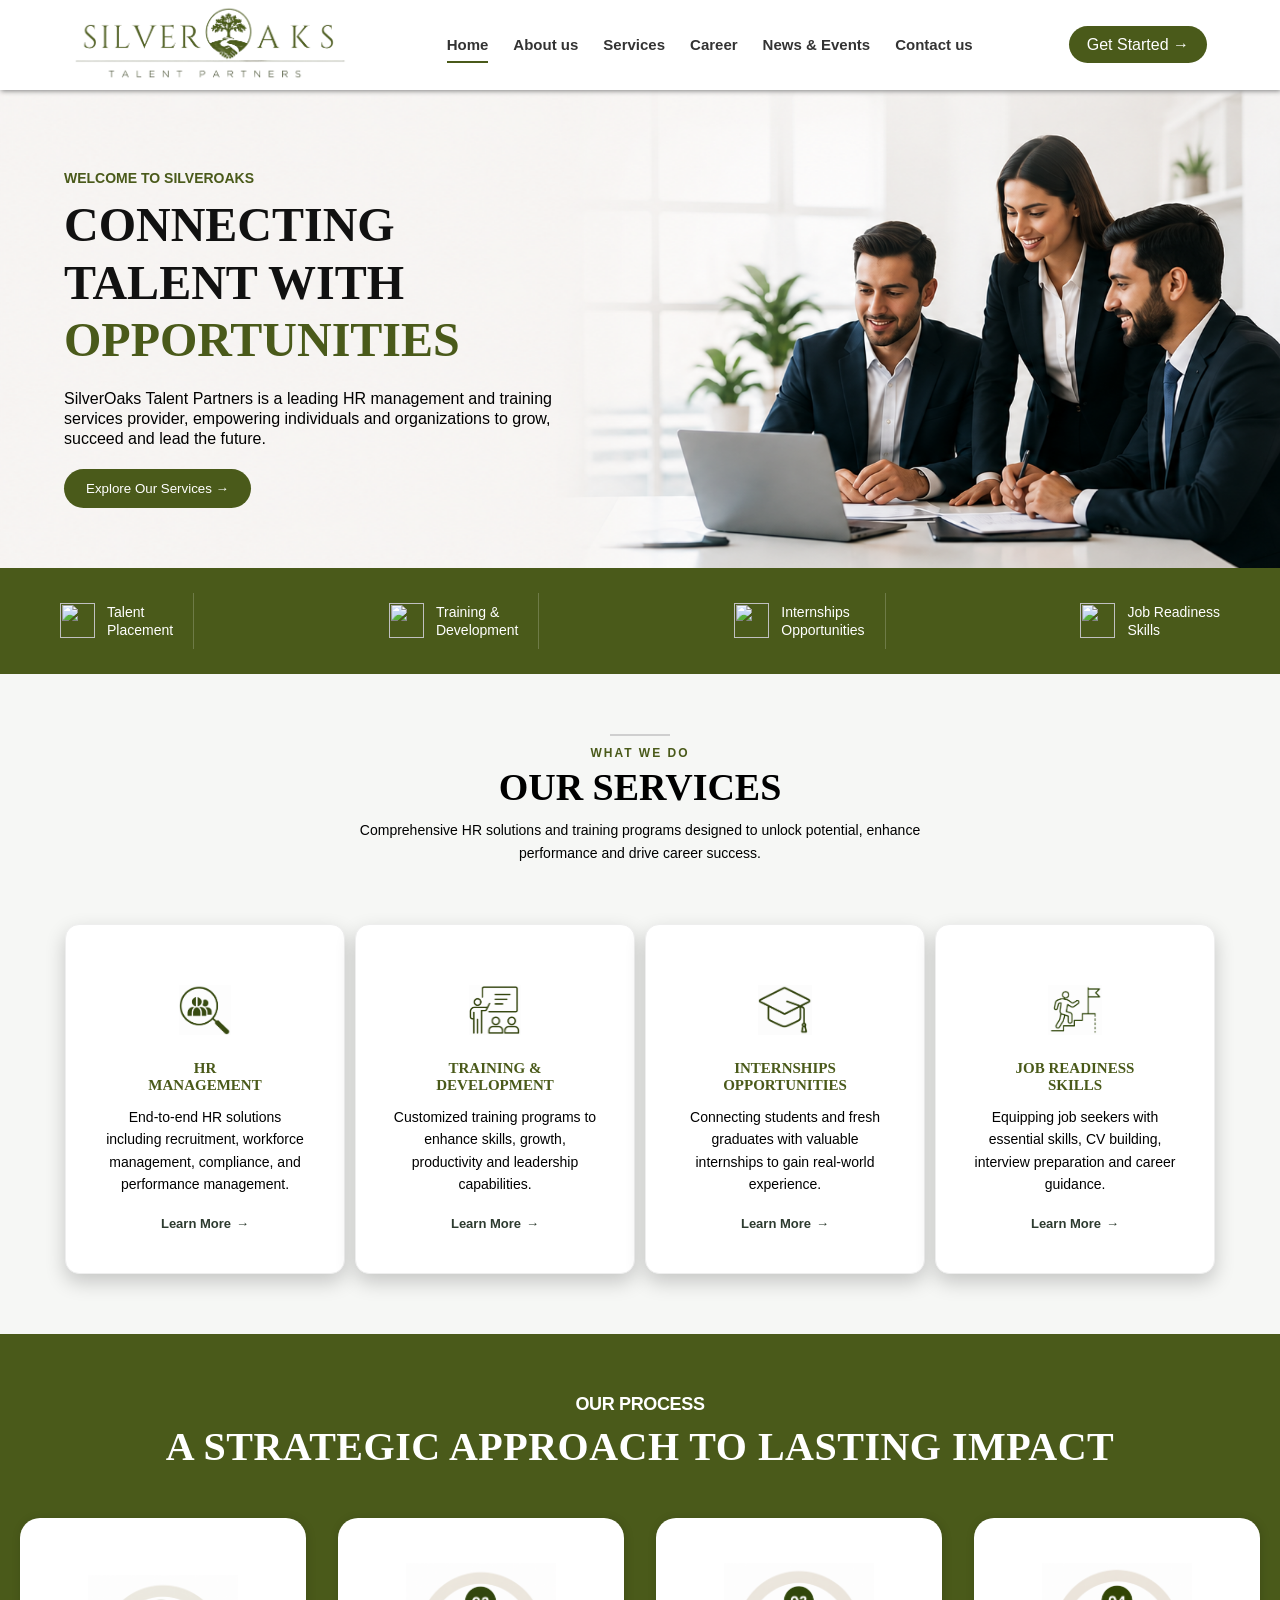
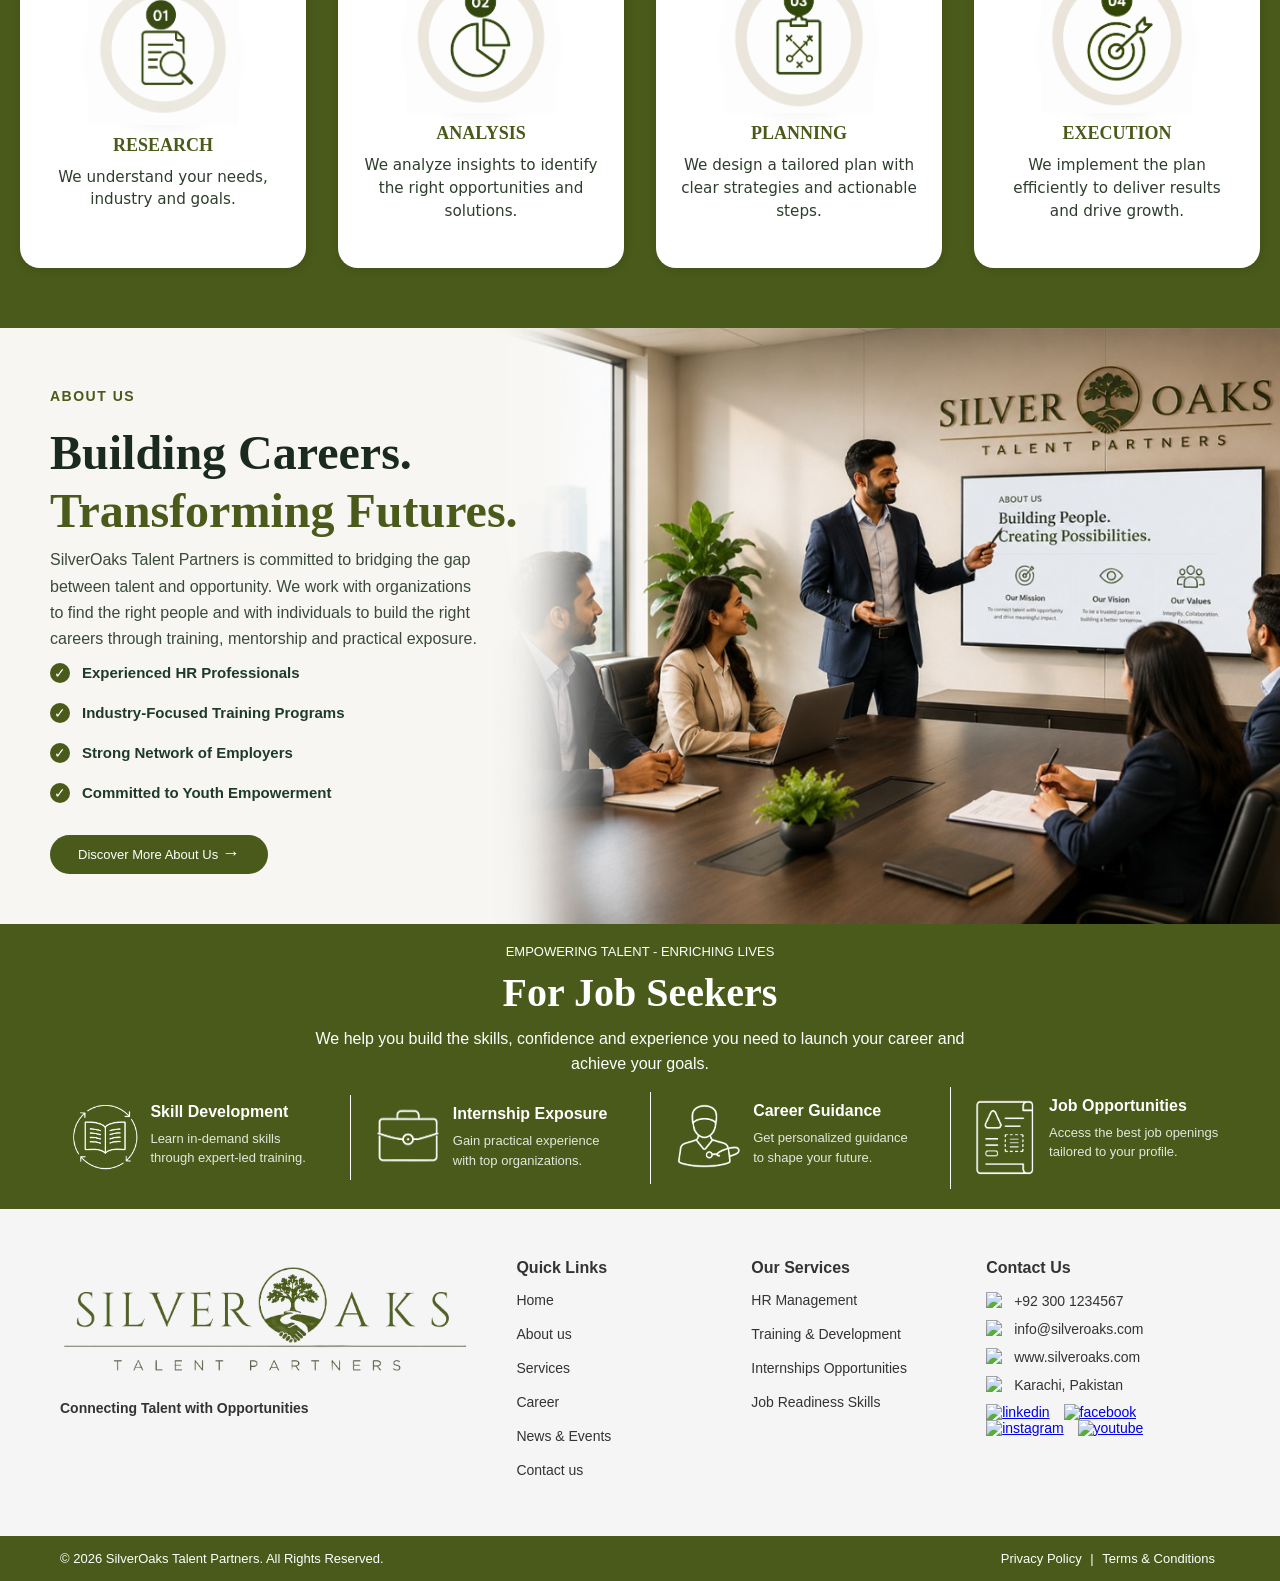
==== commit fccbe356: "Add files via upload" ====
--- a/index.html
+++ b/index.html
@@ -14,21 +14,22 @@
 
     <!-- LOGO -->
     <div class="logo">
-        <img src="images/logo.png" alt="">
+        <img src="images/logo.png" alt="logo" title="logo" loading="lazy">
     </div>
 
     <!-- NAV LINKS -->
     <ul class="nav-links" id="navLinks">
-      <li><a href="index.html" class="active">Home</a></li>
-      <li><a href="about-us.html">About us</a></li>
-      <li><a href="services.html">Services</a></li>
-      <li><a href="career.html">Career</a></li>
-      <li><a href="contact.html">Contact us</a></li>
+      <li><a href="index.html" class="active" title="Home">Home</a></li>
+      <li><a href="about-us.html" title="About us">About us</a></li>
+      <li><a href="services.html" title="Services">Services</a></li>
+      <li><a href="career.html" title="Career">Career</a></li>
+      <li><a href="news-and-event.html" title="News & Events">News & Events</a></li>
+      <li><a href="contact.html" title="Contact us">Contact us</a></li>
     </ul>
 
     <!-- BUTTON -->
     <div class="nav-btn">
-      <button>Get Started →</button>
+      <a href="contact.html" title="contact">Get Started →</a>
     </div>
 
     <!-- MOBILE MENU ICON -->
@@ -131,11 +132,8 @@
           <img src="images/HR-Management-icon.png" alt="">
         </div>
         <h3>HR <br> MANAGEMENT</h3>
-        <p>
-          End-to-end HR solutions including recruitment, payroll,
-          compliance and performance management.
-        </p>
-        <a href="#">Learn More <span>→</span></a>
+        <p>End-to-end HR solutions including recruitment, workforce management, compliance, and performance management. </p>
+        <a href="services.html">Learn More <span>→</span></a>
       </div>
 
       <div class="service-card">
@@ -146,7 +144,7 @@
         <p>
          Customized training programs to enhance skills, growth, productivity and leadership capabilities.
         </p>
-        <a href="#">Learn More <span>→</span></a>
+        <a href="services.html">Learn More <span>→</span></a>
       </div>
 
       <div class="service-card">
@@ -158,7 +156,7 @@
           Connecting students and fresh graduates with valuable internships
           to gain real-world experience.
         </p>
-        <a href="#">Learn More <span>→</span></a>
+        <a href="services.html">Learn More <span>→</span></a>
       </div>
 
       <div class="service-card">
@@ -170,7 +168,7 @@
           Equipping job seekers with essential skills, CV building,
           interview preparation and career guidance.
         </p>
-        <a href="#">Learn More <span>→</span></a>
+        <a href="services.html">Learn More <span>→</span></a>
       </div>
 
     </div>
@@ -265,7 +263,7 @@
                     </div>
                 </div>
 
-                <a href="#" class="about-btn">
+                <a href="about-us.html" class="about-btn">
                     Discover More About Us
                     <span style="font-size: 18px;">→</span>
                 </a>
@@ -281,7 +279,7 @@
      <section id="home-cta-section" class="home-cta-container">
     <div class="home-cta-overlay">
         <p id="home-cta-subtitle" class="home-cta-subtitle">
-            EMPOWERING TALENT. ENRICHING LIVES.
+            EMPOWERING TALENT - ENRICHING LIVES
         </p>
 
         <h2 id="home-cta-title" class="home-cta-title">
@@ -359,30 +357,25 @@
         <!-- Logo & About -->
         <div class="footer-col footer-about">
             <img src="images/logo.png" 
-                 alt="Logo" class="footer-logo">
+                 alt="Logo" title="Logo" loading="lazy" class="footer-logo">
 
             <p class="footer-text">
-                Connecting talent with opportunities and empowering individuals 
-                to build better careers and brighter futures.
+                Connecting Talent with Opportunities
             </p>
 
-            <div class="footer-social">
-                <a href="#"><img src="https://img.icons8.com/?size=100&id=8808&format=png&color=4A5A1A" alt="linkedin"></a>
-                <a href="#"><img src="https://img.icons8.com/?size=100&id=8818&format=png&color=4A5A1A" alt="facebook"></a>
-                <a href="#"><img src="https://img.icons8.com/?size=100&id=32309&format=png&color=4A5A1A" alt="instagram"></a>
-                <a href="#"><img src="https://img.icons8.com/?size=100&id=37326&format=png&color=4A5A1A" alt="youtube"></a>
-            </div>
+           
         </div>
 
         <!-- Quick Links -->
         <div class="footer-col">
             <h4 class="footer-heading">Quick Links</h4>
             <ul class="footer-links">
-                <li><a href="index.html">Home</a></li>
-                <li><a href="about-us.html">About us</a></li>
-                <li><a href="services.html">Services</a></li>
-                <li><a href="career.html">Career</a></li>
-                <li><a href="contact.html">Contact us</a></li>
+                <li><a href="index.html" title="Home">Home</a></li>
+                <li><a href="about-us.html" title="About us">About us</a></li>
+                <li><a href="services.html" title="Services">Services</a></li>
+                <li><a href="career.html" title="Career">Career</a></li>
+                <li><a href="news-and-event.html" title="News & Events ">News & Events </a></li>
+                <li><a href="contact.html" title="Contact us">Contact us</a></li>
             </ul>
         </div>
 
@@ -390,10 +383,10 @@
         <div class="footer-col">
             <h4 class="footer-heading">Our Services</h4>
             <ul class="footer-links">
-                <li><a href="#">HR Management</a></li>
-                <li><a href="#">Training & Development</a></li>
-                <li><a href="#">Internships Opportunities</a></li>
-                <li><a href="#">Job Readiness Skills</a></li>
+                <li><a href="#" title="HR Management">HR Management</a></li>
+                <li><a href="#" title="Training & Development">Training & Development</a></li>
+                <li><a href="#" title="Internships Opportunities">Internships Opportunities</a></li>
+                <li><a href="#" title="Job Readiness Skills">Job Readiness Skills</a></li>
             </ul>
         </div>
 
@@ -401,11 +394,17 @@
         <div class="footer-col">
             <h4 class="footer-heading">Contact Us</h4>
             <ul class="footer-contact">
-                <li><img src="https://img.icons8.com/?size=100&id=9730&format=png&color=4A5A1A" alt=""> +92 300 1234567</li>
-                <li><img src="https://img.icons8.com/?size=100&id=tiHbAqWU3ZCQ&format=png&color=4A5A1A" alt=""> info@silveroaks.com</li>
-                <li><img src="https://img.icons8.com/?size=100&id=2963&format=png&color=4A5A1A" alt=""> www.silveroaks.com</li>
-                <li><img src="https://img.icons8.com/?size=100&id=7880&format=png&color=4A5A1A" alt=""> Karachi, Pakistan</li>
+                <li><img src="https://img.icons8.com/?size=100&id=9730&format=png&color=4A5A1A" alt="Phone" title="Phone" loading="lazy"> +92 300 1234567</li>
+                <li><img src="https://img.icons8.com/?size=100&id=tiHbAqWU3ZCQ&format=png&color=4A5A1A" alt="email" title="email" loading="lazy"> info@silveroaks.com</li>
+                <li><img src="https://img.icons8.com/?size=100&id=2963&format=png&color=4A5A1A" alt="site" title="site" loading="lazy"> www.silveroaks.com</li>
+                <li><img src="https://img.icons8.com/?size=100&id=7880&format=png&color=4A5A1A" alt="Location" title="Location" loading="lazy"> Karachi, Pakistan</li>
             </ul>
+             <div class="footer-social">
+                <a href="#" title="linkedin" ><img src="https://img.icons8.com/?size=100&id=8808&format=png&color=4A5A1A" alt="linkedin" title="linkedin" loading="lazy"></a>
+                <a href="#" title="facebook" ><img src="https://img.icons8.com/?size=100&id=8818&format=png&color=4A5A1A" alt="facebook" title="facebook" loading="lazy"></a>
+                <a href="#" title="instagram" ><img src="https://img.icons8.com/?size=100&id=32309&format=png&color=4A5A1A" alt="instagram" title="instagram" loading="lazy"></a>
+                <a href="#" title="youtube" ><img src="https://img.icons8.com/?size=100&id=37326&format=png&color=4A5A1A" alt="youtube" title="youtube" loading="lazy"></a>
+            </div>
         </div>
 
     </div>
@@ -417,9 +416,9 @@
         </p>
 
         <div class="footer-bottom-links">
-            <a href="#">Privacy Policy</a>
+            <a href="#" title="Privacy Policy">Privacy Policy</a>
             <span>|</span>
-            <a href="#">Terms & Conditions</a>
+            <a href="#" title="Terms & Conditions">Terms & Conditions</a>
         </div>
     </div>
 
--- a/style.css
+++ b/style.css
@@ -26,7 +26,7 @@
 
 /* LOGO */
 .logo img{
-    height: 100px;
+    height: 80px;
     width: auto;
     object-fit: contain;
 }
@@ -70,8 +70,9 @@
 }
 
 /* BUTTON */
-.nav-btn button {
+.nav-btn a {
   padding: 10px 18px;
+  text-decoration: none;
   border-radius: 25px;
   border: none;
   background: #4a5a1a;
@@ -442,17 +443,27 @@
 
         /* process card style */
         .process-card {
-            padding: 2rem 1.5rem;
-            text-align: center;
-            display: flex;
-            height: 350px;
-            border-radius: 20px;
-            background-color: white;
-            flex-direction: column;
-            justify-content: center;
-            align-items: center;
-            gap: 10px;
-        }
+    padding: 2rem 1.5rem;
+    text-align: center;
+    display: flex;
+    height: 350px;
+    border-radius: 20px;
+    box-shadow: 1px 1px 10px rgba(0,0,0,0.15);
+    background-color: white;
+    flex-direction: column;
+    justify-content: center;
+    align-items: center;
+    gap: 10px;
+    transition: all 0.25s ease;
+    cursor: pointer;
+}
+
+/* Hover = Press Effect */
+.process-card:hover {
+    transform: translateY(2px) scale(0.98);
+    box-shadow: inset 0 4px 10px rgba(0,0,0,0.15),
+                0 4px 10px rgba(0,0,0,0.1);
+}
         .icon-wrapper {
             /* width: 80px;
             height: 80px; */
@@ -553,7 +564,7 @@
             /* max-width: 1280px; */
             margin: 0 auto;
             padding: 0px;
-            background: url(images/home-hero.png);
+            background: url(images/home-page-about-us-bg.jpeg);
             background-repeat: no-repeat;
             background-position: center;
             background-size: cover;
@@ -657,28 +668,12 @@
 
         /* CTA Button */
         .about-btn {
-            display: inline-flex;
-            align-items: center;
-            gap: 10px;
-            font-family: Arial, Helvetica, sans-serif;
-            background-color: #4a5a1a;
             color: white;
             text-decoration: none;
-            font-weight: 600;
-            font-size: 15px;
+            font-size: small;
             padding: 12px 28px;
             border-radius: 30px;
-            transition: all 0.25s ease;
-            border: none;
             cursor: pointer;
-            letter-spacing: 0.3px;
-            box-shadow: 0 2px 8px rgba(76, 175, 80, 0.2);
-        }
-
-        .about-btn:hover {
-            background-color: #3d9140;
-            transform: translateY(-2px);
-            box-shadow: 0 8px 18px rgba(76, 175, 80, 0.25);
         }
 
         /* RIGHT IMAGE */
@@ -734,6 +729,9 @@
         }
 
         @media (max-width: 600px) {
+          .about-section {
+            background:white;
+        }
             .about-title {
                 font-size: 32px;
             }
@@ -825,7 +823,7 @@
 
 /* Icon */
 .home-cta-icon {
-    width: 150px;
+    width: 120px;
     height: auto;
     display: flex;
     justify-content: center;
@@ -914,6 +912,7 @@
 .footer-text {
     line-height: 1.6;
     margin-bottom: 20px;
+    font-weight: bold;
 }
 
 /* Social Icons */
@@ -1056,7 +1055,7 @@
 .about-hero {
   width: 100%;
   height: fit-content;
-  background: url('images/about-us-hero-bg.png') no-repeat center center/cover;
+  background: url('images/about-us-bg.webp') no-repeat center center/cover;
   position: relative;
 }
 
@@ -1263,26 +1262,35 @@
 /* CARD */
 .value-card {
   background: #F2F2EC;
-  padding: 30px 05px;
+  padding: 30px 5px;
   border-radius: 10px;
   box-shadow: 0 5px 15px rgba(0,0,0,0.3);
   transition: 0.3s ease;
-  height:300px;
+  height: 300px;
   display: flex;
   justify-content: center;
   align-items: center;
   flex-direction: column;
   gap: 10px;
-  width: 200px;
-}
-
+  width: 220px;
+  cursor: pointer;
+}
+
+/* HOVER EFFECT */
 .value-card:hover {
+  background-color: #4a5a1a;
   transform: translateY(-5px);
 }
 
 /* IMAGE */
 .value-card img {
   width: 100px;
+  transition: 0.3s ease;
+}
+
+/* FIXED IMAGE HOVER */
+.value-card:hover img {
+  filter: brightness(0) invert(1);
 }
 
 /* TEXT */
@@ -1290,12 +1298,23 @@
   font-family: Arial, Helvetica, sans-serif;
   font-size: 18px;
   color: #4a5a1a;
+  transition: 0.3s ease;
+}
+
+/* TEXT COLOR CHANGE ON HOVER */
+.value-card:hover h3 {
+  color: #fff;
 }
 
 .value-card p {
   font-size: small;
   line-height: 1.6;
   font-family: Arial, Helvetica, sans-serif;
+  transition: 0.3s ease;
+}
+
+.value-card:hover p {
+  color: #eee;
 }
 
 /* RESPONSIVE */
@@ -1410,9 +1429,9 @@
   color: #4a5a1a;
   border: none;
   padding: 10px 28px;
-  font-size: medium;
-  font-weight: 600;
-  border-radius: 20px;
+  font-weight: 500 !important;
+  font-size: medium !important;
+  border-radius: 30px;
   cursor: pointer;
 }
 
@@ -1435,7 +1454,7 @@
 }
 
 .service-page-what-we-do {
-  padding: 90px 20px;
+  padding: 60px 20px;
   background: #f6f7f9;
   text-align: center;
   font-family: Arial, sans-serif;
@@ -1470,8 +1489,10 @@
 .service-page-grid {
   max-width: 1200px;
   margin: auto;
-  display: grid;
-  grid-template-columns: repeat(4, 1fr);
+  display: flex;
+  justify-content: center;
+  align-items: center;
+  flex-wrap: wrap;
   gap: 25px;
 }
 
@@ -1480,15 +1501,17 @@
   background: #fff;
   padding: 30px 25px;
   border-radius: 14px;
-  height: 350px;
+  border: 1px solid #4a5a1a;
+  height: 320px;
+  width: 300px;
   display: flex;
   flex-direction: column;
   justify-content: flex-start;
   align-items: flex-start;
   text-align: center;
   transition: 0.3s;
-  border: 1px solid transparent;
-}
+}
+
 
 .service-page-card:hover {
   transform: translateY(-8px);
@@ -1543,6 +1566,40 @@
   color: #4a5a1a;
   font-weight: bold;
 }
+.hr-list {
+  list-style: none;
+  padding: 0;
+  margin: 0;
+}
+
+/* Tooltip box */
+.hr-list li::after {
+  content: attr(data-tooltip);
+  position: absolute;
+  left: 70%;
+  top: 50%;
+  transform: translateY(-50%);
+  width: 240px;
+  background: #000000;
+  color: #fff;
+  padding: 10px 12px;
+  border-radius: 8px;
+  font-size: 12px;
+  line-height: 1.4;
+  opacity: 0;
+  visibility: hidden;
+  transition: 0.25s ease;
+  z-index: 10;
+  box-shadow: 0 10px 25px rgba(0,0,0,0.2);
+}
+
+/* Arrow */
+/* Show tooltip on hover */
+.hr-list li:hover::after,
+.hr-list li:hover::before {
+  opacity: 1;
+  visibility: visible;
+}
 .career-card-box{
   height: 300px;
 }
@@ -1563,6 +1620,13 @@
     grid-template-columns: 1fr;
   }
 
+  .hr-list li::after {
+    content: attr(data-tooltip);
+    position: absolute;
+    left: 80%;
+    top: 50%;
+    transform: translateY(-50%);
+    width: 80px;}
   .service-page-heading {
     font-size: 28px;
   }
@@ -1573,16 +1637,22 @@
   padding: 60px  20px;
   display: flex;
   justify-content: center;
+  flex-direction: column;
+  justify-content: center;
+  text-align: center;
 }
 
 .service-page-indiv-container {
-  max-width: 850px;
   width: 100%;
   height: fit-content;
   padding: 10px  ;
   display: flex;
+  justify-content: center;
+  align-items: center;
+  flex-wrap: wrap;
   border-radius: 20px;
   gap: 25px;
+  margin: 0 auto;
   align-items: center;
 }
 
@@ -1960,21 +2030,15 @@
         color: white;
         border: none;
         padding: 10px 30px;
-        font-size: 17px;
-        font-weight: 600;
-        border-radius: 9999px;
+        font-size: medium !important;
+        border-radius: 30px;
         cursor: pointer;
         display: flex;
+        font-weight: 500 !important;
         align-items: center;
         justify-content: center;
         gap: 10px;
-        transition: all 0.3s ease;
         margin-top: 10px;
-    }
-
-    #contact-us-form-submit:hover {
-        background: #45a049;
-        transform: translateY(-3px);
     }
 
     #contact-us-form-privacy {
@@ -2766,8 +2830,324 @@
 } 
 }
 
+.events-section {
+  background: #fff;
+  padding: 60px 5%;
+  font-family: Arial, sans-serif;
+  color: #000;
+}
+
+.events-container {
+  max-width: 1200px;
+  margin: auto;
+}
+
+/* HEADER */
+.events-header {
+  text-align: center;
+  margin-bottom: 50px;
+}
+
+.events-header h2 {
+  font-size: 45px;
+  font-weight: 600;
+}
+.events-header h2 span{
+  color: #4a5a1a;
+}
+
+.events-header p {
+  max-width: 750px;
+  margin: 15px auto 0;
+  font-size: 15px;
+  color: #444;
+  line-height: 1.7;
+}
+
+/* GRID */
+.events-grid {
+  display: grid;
+  grid-template-columns: repeat(auto-fit, minmax(270px, 1fr));
+  gap: 25px;
+}
+
+/* CARD */
+.events-card {
+  background: #fff;
+  border-radius: 18px;
+  padding: 24px;
+  border: 1px solid #eee;
+  box-shadow: 0 8px 22px rgba(0,0,0,0.05);
+  transition: 0.35s ease;
+  position: relative;
+  overflow: hidden;
+}
+
+.events-card:hover {
+  transform: translateY(-8px);
+  box-shadow: 0 12px 35px rgba(74, 90, 26, 0.18);
+  border-color: #4a5a1a;
+}
+
+/* ICON */
+.events-icon {
+  width: 52px;
+  height: 52px;
+  background: #4a5a1a;
+  color: #fff;
+  border-radius: 14px;
+  display: flex;
+  align-items: center;
+  justify-content: center;
+  font-size: 20px;
+  margin-bottom: 15px;
+}
+
+/* BADGE */
+.events-badge {
+  position: absolute;
+  top: 15px;
+  right: 15px;
+  background: #4a5a1a;
+  color: #fff;
+  font-size: 10px;
+  padding: 4px 10px;
+  border-radius: 20px;
+}
+
+/* TITLE */
+.events-card h3 {
+  font-size: 18px;
+  font-weight: 700;
+  margin-bottom: 10px;
+}
+
+/* DESC */
+.events-desc {
+  font-size: 14px;
+  color: #555;
+  line-height: 1.6;
+  margin-bottom: 18px;
+}
+
+/* META */
+.events-meta {
+  display: flex;
+  flex-direction: column;
+  gap: 10px;
+  font-size: 13px;
+  color: #333;
+}
+
+.events-meta i {
+  color: #4a5a1a;
+  margin-right: 6px;
+}
+.events-newsletter {
+  background: #fff;
+  padding: 40px 5%;
+  font-family: Arial, sans-serif;
+}
+
+/* MAIN CONTAINER */
+.events-newsletter-container {
+  max-width: 1100px;
+  margin: auto;
+  display: flex;
+  justify-content: space-between;
+  gap: 50px;
+  flex-wrap: wrap;
+}
+
+/* LEFT SIDE */
+.events-newsletter-left {
+  flex: 1;
+  min-width: 300px;
+}
+
+/* ICON + TEXT ROW */
+.events-newsletter-left-row {
+  display: flex;
+  gap: 15px;
+  align-items: flex-start;
+}
+
+/* ICON */
+.events-newsletter-icon {
+  width: 90px;
+  height: 90px;
+  border: 2px solid #4a5a1a;
+  border-radius: 50%;
+  display: flex;
+  align-items: center;
+  justify-content: center;
+  color: #4a5a1a;
+  font-size: 40px;
+  flex-shrink: 0;
+}
+
+/* TEXT COLUMN */
+.events-newsletter-text {
+  display: flex;
+  flex-direction: column;
+}
+
+.events-newsletter-text h2 {
+  font-size: 34px;
+  font-weight: 600;
+  margin: 0 0 8px 0;
+}
+
+.events-newsletter-text p {
+  font-size: 15px;
+  color: #444;
+  line-height: 1.6;
+  margin: 0;
+}
+
+/* RIGHT SIDE */
+.events-newsletter-right {
+  flex: 1;
+  min-width: 300px;
+  display: flex;
+  justify-content: center;
+  align-items: flex-start;
+  gap: 12px;
+}
+
+/* INPUT GROUP (COLUMN) */
+.events-newsletter-input-group {
+  display: flex;
+  flex-direction: column;
+  gap: 8px;
+}
+
+.events-newsletter-input-group input {
+  padding: 14px;
+  border: 1px solid #ddd;
+  border-radius: 10px;
+  outline: none;
+  font-size: 14px;
+}
+
+.events-newsletter-input-group input:focus {
+  border-color: #4a5a1a;
+  box-shadow: 0 0 0 3px rgba(74, 90, 26, 0.1);
+}
+
+.events-newsletter-input-group small {
+  font-size: 12px;
+  color: #777;
+}
+
+/* BUTTON ROW */
+.events-newsletter-btn {
+  background: #4a5a1a;
+  color: #fff;
+  border: none;
+  padding: 14px;
+  border-radius: 10px;
+  font-size: 14px;
+  cursor: pointer;
+
+  display: flex;
+  align-items: center;
+  justify-content: center;
+  gap: 8px;
+
+  transition: 0.3s ease;
+}
+
+.events-newsletter-btn:hover {
+  background: #3f4b17;
+  transform: translateY(-2px);
+}
+@media(max-width:600px){
+  .events-newsletter-left-row{
+    flex-direction: column;
+    justify-content: center;
+    align-items: center;
+    text-align: center;
+  }
+  .events-newsletter-right{
+    flex-direction: column;
+    align-items: center;
+  }
+}
+
+
+.events-gallery {
+  background: #fff;
+  padding: 80px 5%;
+  font-family: Arial, sans-serif;
+}
+
+.events-gallery-container {
+  max-width: 1100px;
+  margin: auto;
+}
+
+/* TITLE */
+.events-gallery-header {
+  text-align: center;
+  margin-bottom: 40px;
+}
+
+.events-gallery-header h2 {
+  font-size: 45px;
+  font-weight: 600;
+  color: #000;
+  position: relative;
+  display: inline-block;
+}
+.events-gallery-header h2 span{
+  color: #4a5a1a;
+}
+
+
+/* GRID */
+.events-gallery-grid {
+  display: grid;
+  grid-template-columns: repeat(auto-fit, minmax(220px, 1fr));
+  gap: 20px;
+}
+
+/* ITEM */
+.events-gallery-item {
+  border-radius: 14px;
+  overflow: hidden;
+  box-shadow: 0 8px 20px rgba(0,0,0,0.05);
+  transition: 0.3s ease;
+  border: 1px solid #eee;
+}
+
+/* IMAGE */
+.events-gallery-item img {
+  width: 100%;
+  height: 220px;
+  object-fit: cover;
+  display: block;
+  transition: 0.4s ease;
+}
+
+.events-gallery-item:hover img {
+  transform: scale(1.05);
+}
+
 p ,a,li,button{
   font-family: Arial, Helvetica, sans-serif;
 }
 
 
+
+.nav-btn a ,.btn,.about-btn,.future-btn,.cta-btn,.careers-form-btn button,#contact-us-form-submit{
+  transition: all 0.5s;
+  background-color: #4a5a1a !important;
+}
+.nav-btn a:hover,.btn:hover,.about-btn:hover,.future-btn:hover,.cta-btn:hover,#contact-us-form-submit:hover,.careers-form-btn button:hover{
+  background-color: #374213 !important;
+
+}
+.secondary-btn{
+  background-color: white !important;
+}
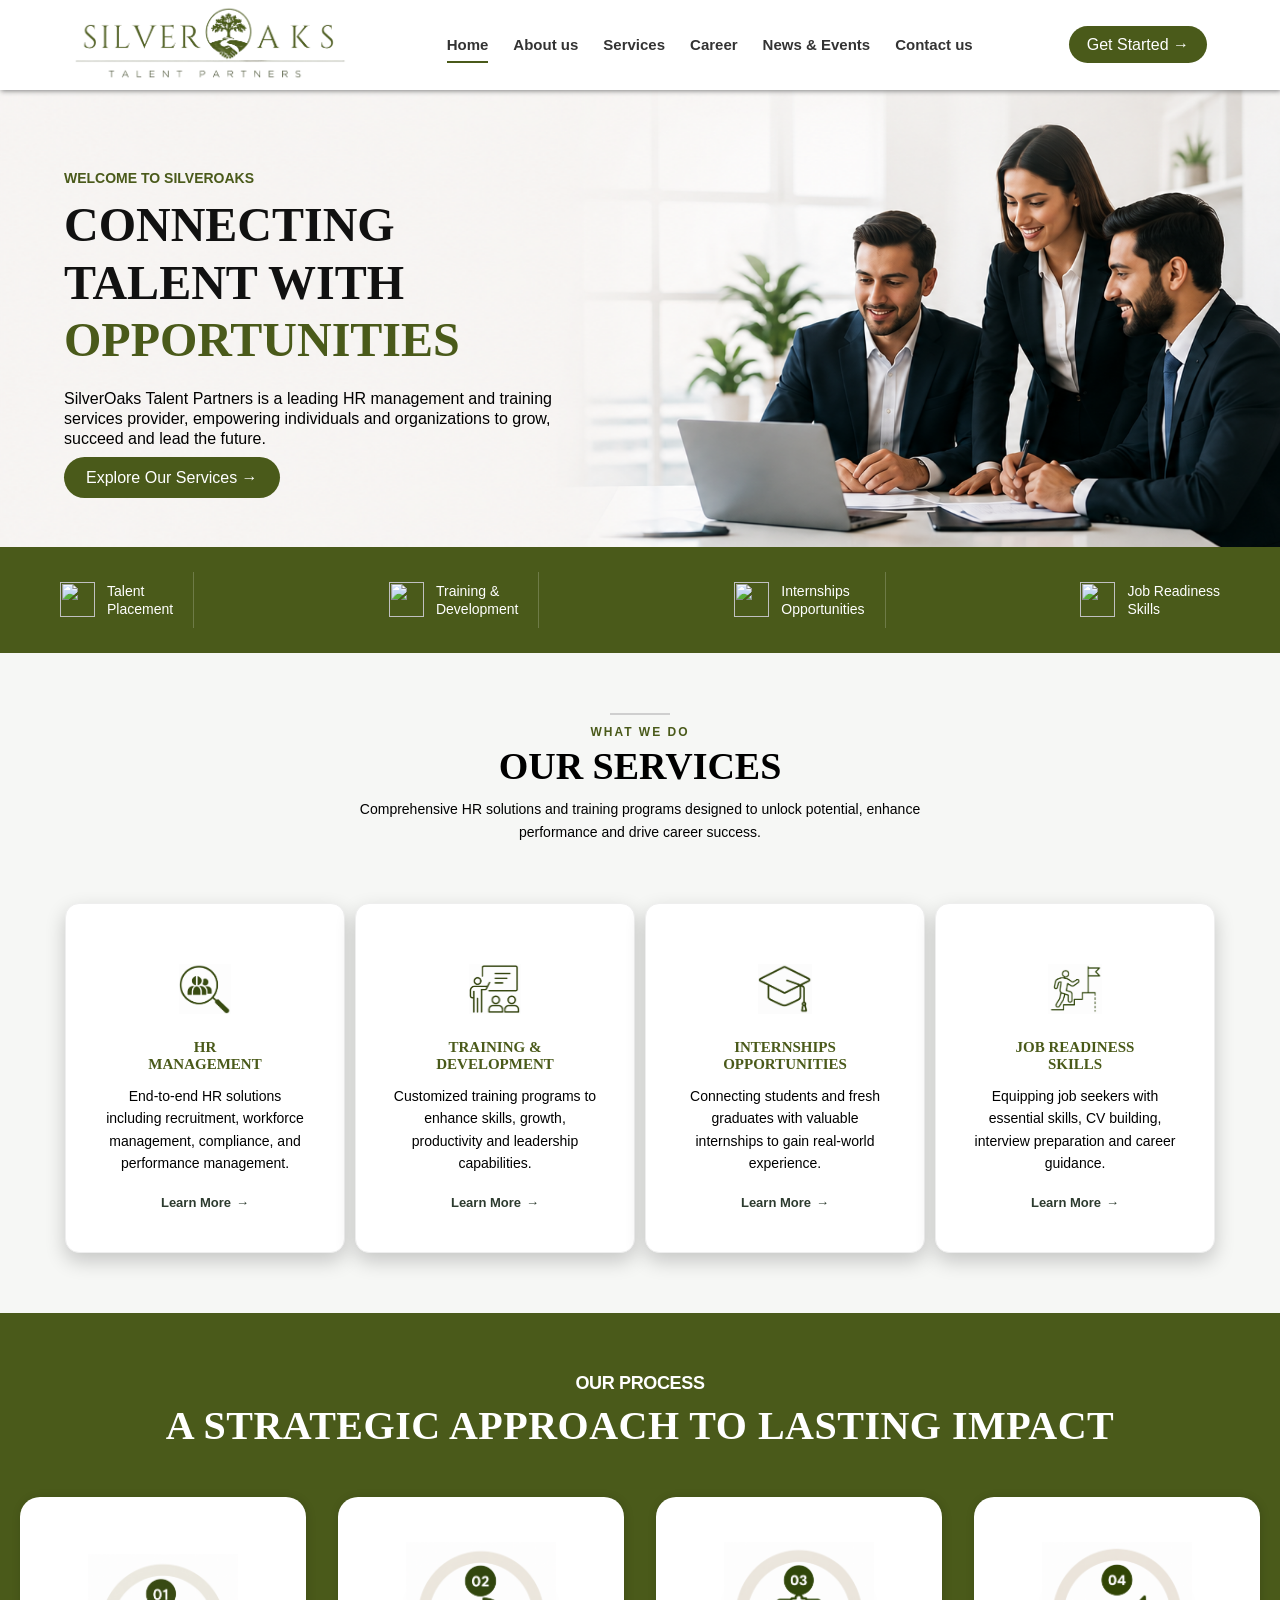
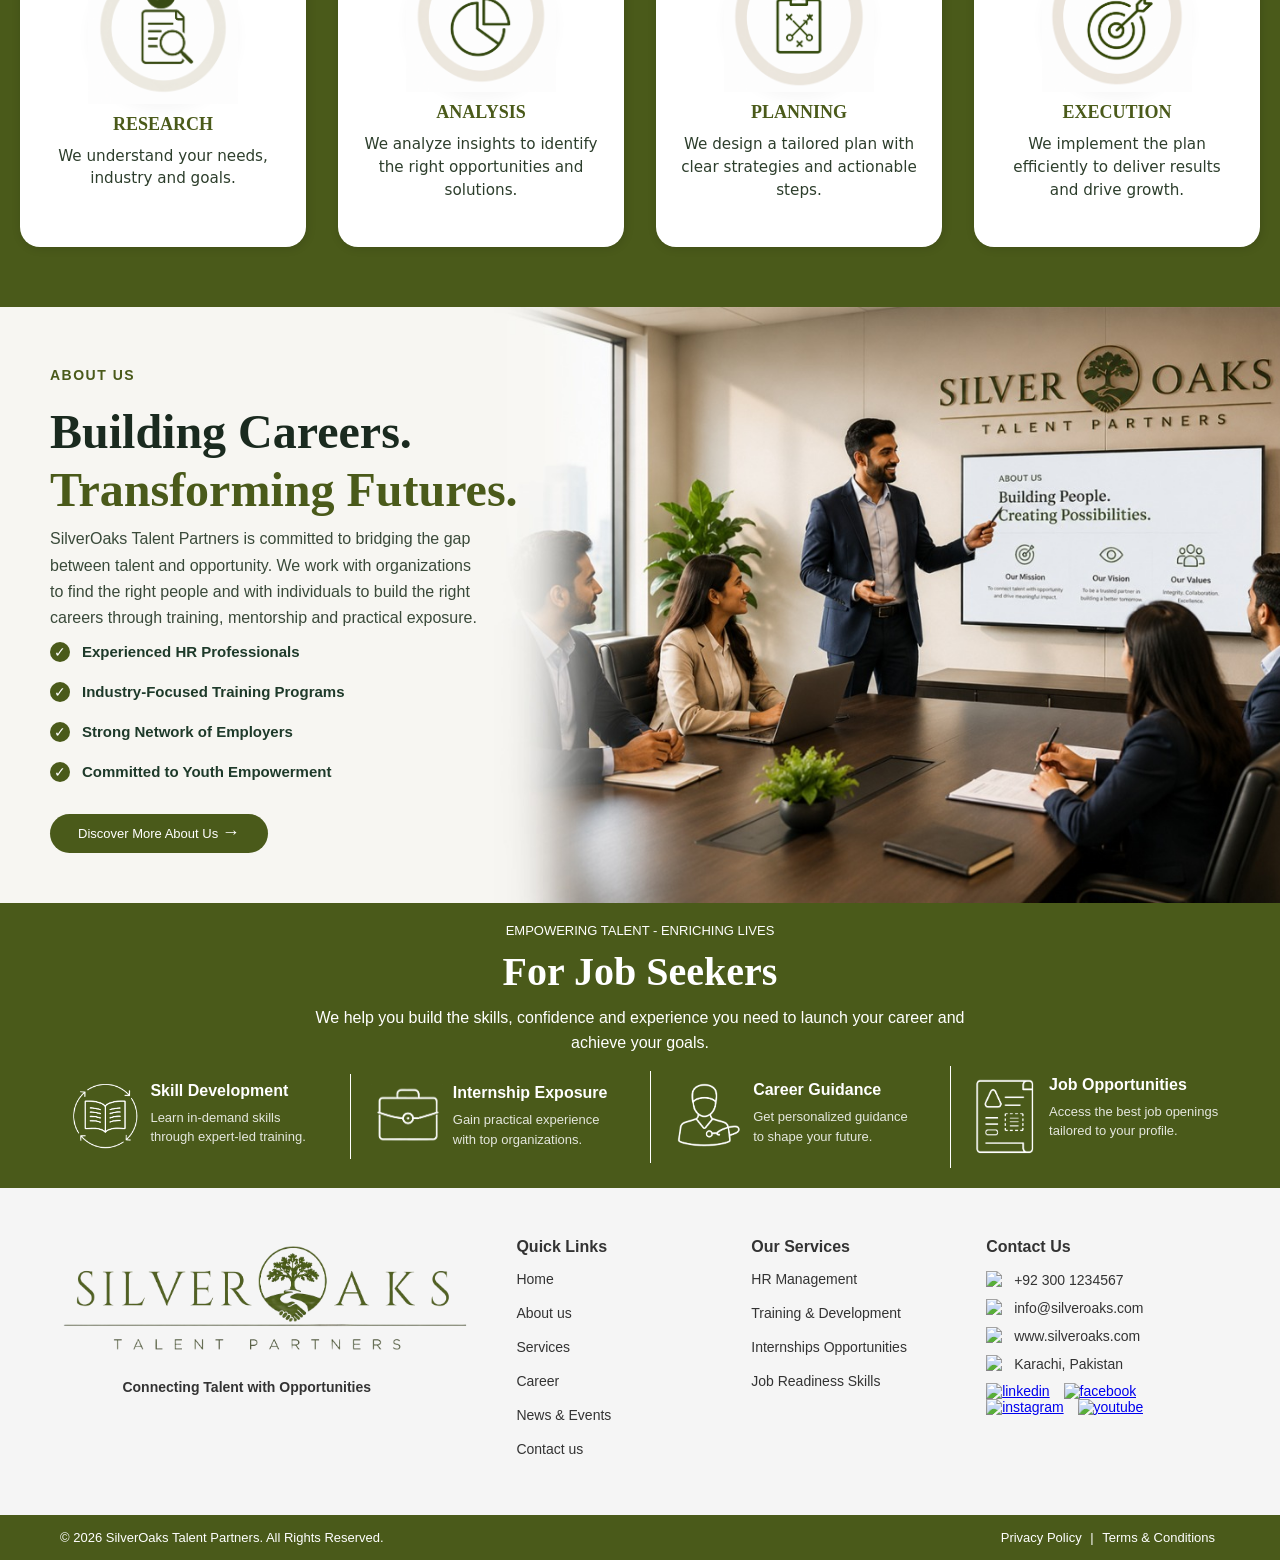
==== commit 87d7f7e2: "Add files via upload" ====
--- a/index.html
+++ b/index.html
@@ -69,7 +69,7 @@
         empowering individuals and organizations to grow, succeed and lead the future.
       </p>
 
-      <button class="btn">Explore Our Services →</button>
+      <a href="services.html" style="text-decoration: none;" class="btn">Explore Our Services →</a>
     </div>
 
     <!-- RIGHT IMAGE -->
--- a/style.css
+++ b/style.css
@@ -912,6 +912,8 @@
 .footer-text {
     line-height: 1.6;
     margin-bottom: 20px;
+    position: relative;
+    left: 15%;
     font-weight: bold;
 }
 
@@ -1011,11 +1013,12 @@
         padding: 40px 20px;
     }
     .footer-logo{
-      width: auto;
-      height: 100px;
+      width: 100%;
+      height: auto;
     }
     .footer-text{
       text-align: center;
+      left: 0;
     }
     .footer-social{
       display: flex;
@@ -1227,7 +1230,7 @@
 
 .about-values-promise {
   width: 100%;
-  padding: 80px 20px;
+  padding: 60px 20px;
   background: #f9f9f9;
   text-align: center;
 }
@@ -1341,6 +1344,8 @@
   box-shadow: none;
   background: none;
   width: 250px;
+  height: 250px;
+  padding: 10px;
   position: relative;
 }
 @media (max-width: 600px) {
@@ -1454,7 +1459,7 @@
 }
 
 .service-page-what-we-do {
-  padding: 60px 20px;
+  padding: 0px 20px 60px;
   background: #f6f7f9;
   text-align: center;
   font-family: Arial, sans-serif;
@@ -1576,10 +1581,10 @@
 .hr-list li::after {
   content: attr(data-tooltip);
   position: absolute;
-  left: 70%;
+  left: 75%;
   top: 50%;
   transform: translateY(-50%);
-  width: 240px;
+  width: 110px;
   background: #000000;
   color: #fff;
   padding: 10px 12px;
@@ -1601,12 +1606,21 @@
   visibility: visible;
 }
 .career-card-box{
-  height: 300px;
+  height: 250px;
+  width: 250px;
 }
 .career-card-box:hover{
-  background-color: #F2F2EC;
-
-}
+  background-color: #4a5a1a;
+
+}
+.career-card-box:hover img{
+  filter: brightness(100);
+}
+
+.career-card-box:hover h3,.career-card-box:hover p{
+  color: white;
+}
+
 
 /* RESPONSIVE */
 @media (max-width: 1024px) {
@@ -2523,12 +2537,12 @@
   width: fit-content;
   max-width: 800px;
   gap: 20px;
-  align-items: flex-start;
+  align-items: center;
 }
 
 .career-cta-section-title {
   font-size: 35px;
-  margin-bottom: 15px;
+  margin: 0;
   max-width: 500px;
   color: #fff;
 }
@@ -3133,6 +3147,52 @@
 .events-gallery-item:hover img {
   transform: scale(1.05);
 }
+/* OVERLAY BACKDROP */
+.gallery-overlay {
+  position: fixed;
+  top: 0;
+  left: 0;
+  width: 100%;
+  height: 100%;
+  background: rgba(0,0,0,0.9);
+  display: flex;
+  align-items: center;
+  justify-content: center;
+  z-index: 9999;
+  opacity: 0;
+  visibility: hidden;
+  transition: 0.3s ease;
+}
+
+/* ACTIVE STATE */
+.gallery-overlay.active {
+  opacity: 1;
+  visibility: visible;
+}
+
+/* BIG IMAGE */
+.gallery-overlay img {
+  max-width: 90%;
+  max-height: 90%;
+  border-radius: 10px;
+  box-shadow: 0 10px 30px rgba(0,0,0,0.5);
+  transform: scale(0.9);
+  transition: 0.3s ease;
+}
+
+.gallery-overlay.active img {
+  transform: scale(1);
+}
+
+/* CLOSE BUTTON */
+.gallery-close {
+  position: absolute;
+  top: 20px;
+  right: 25px;
+  font-size: 30px;
+  color: white;
+  cursor: pointer;
+}
 
 p ,a,li,button{
   font-family: Arial, Helvetica, sans-serif;
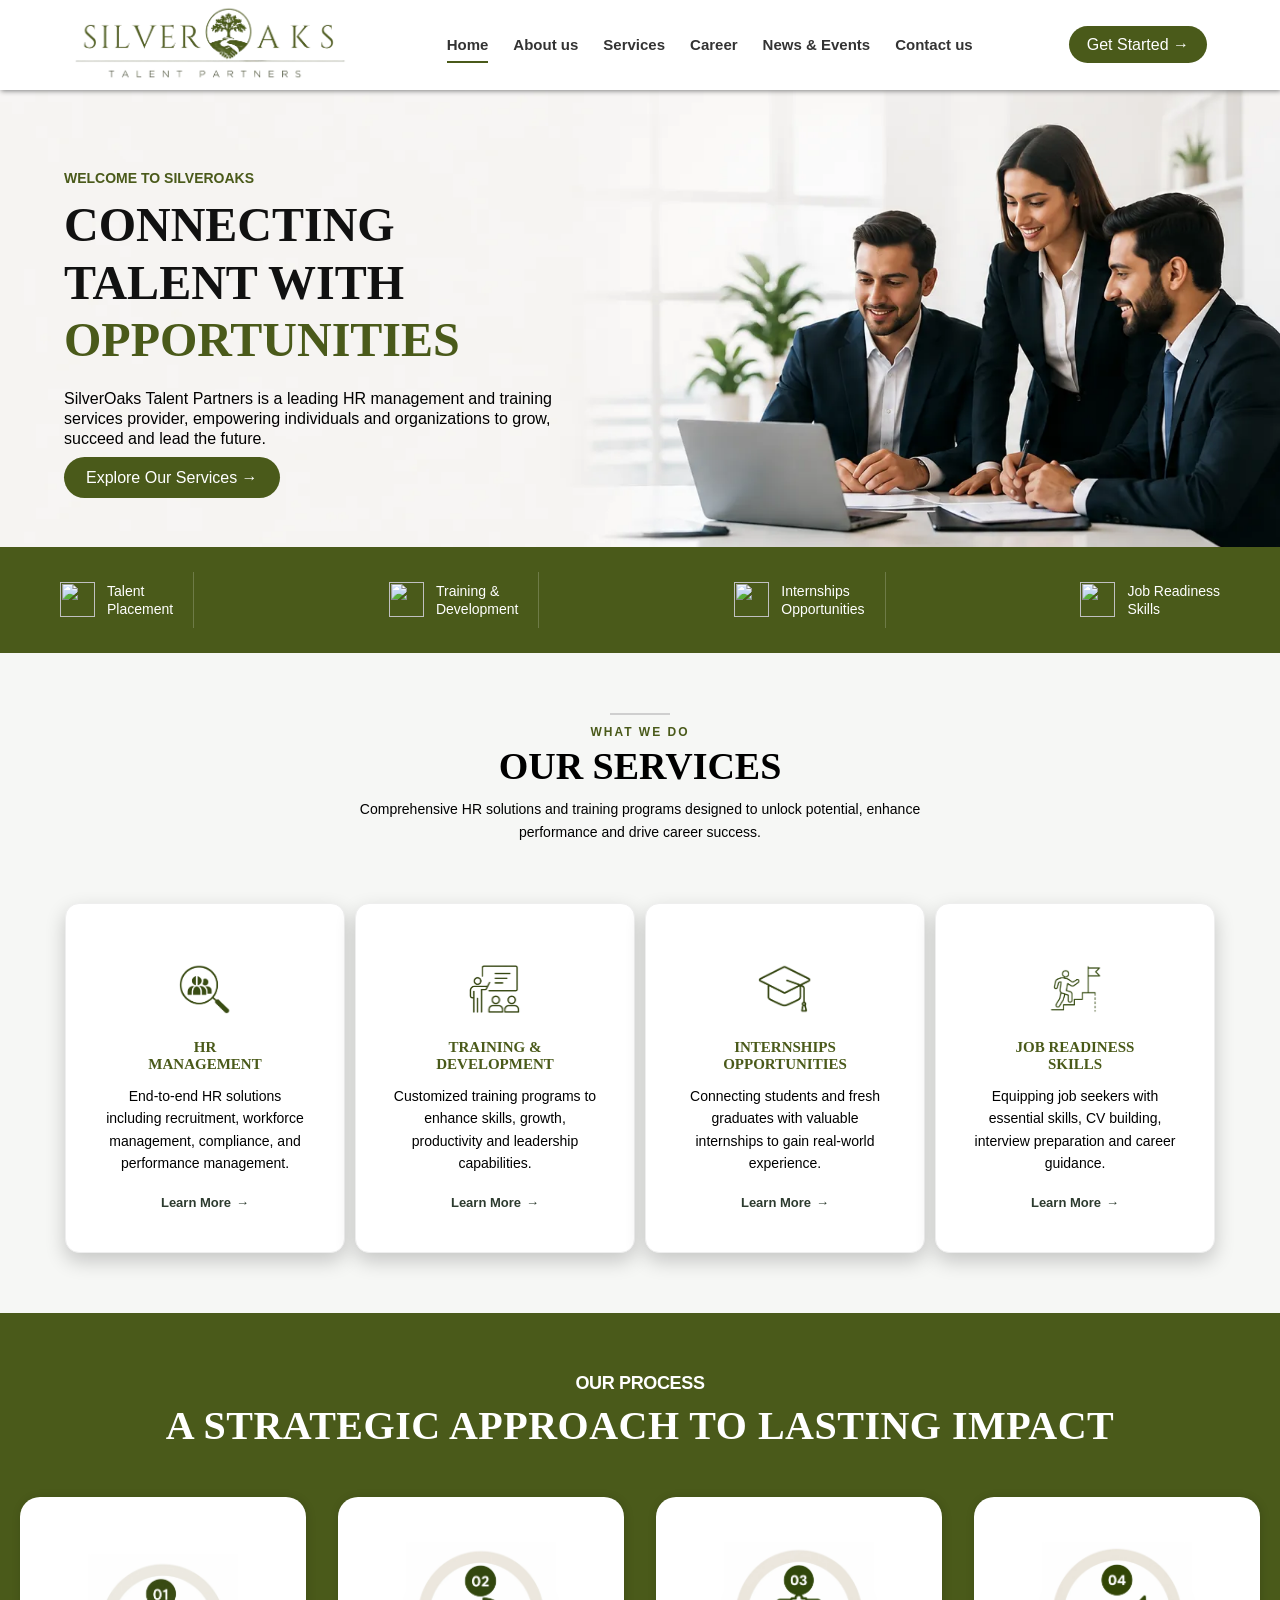
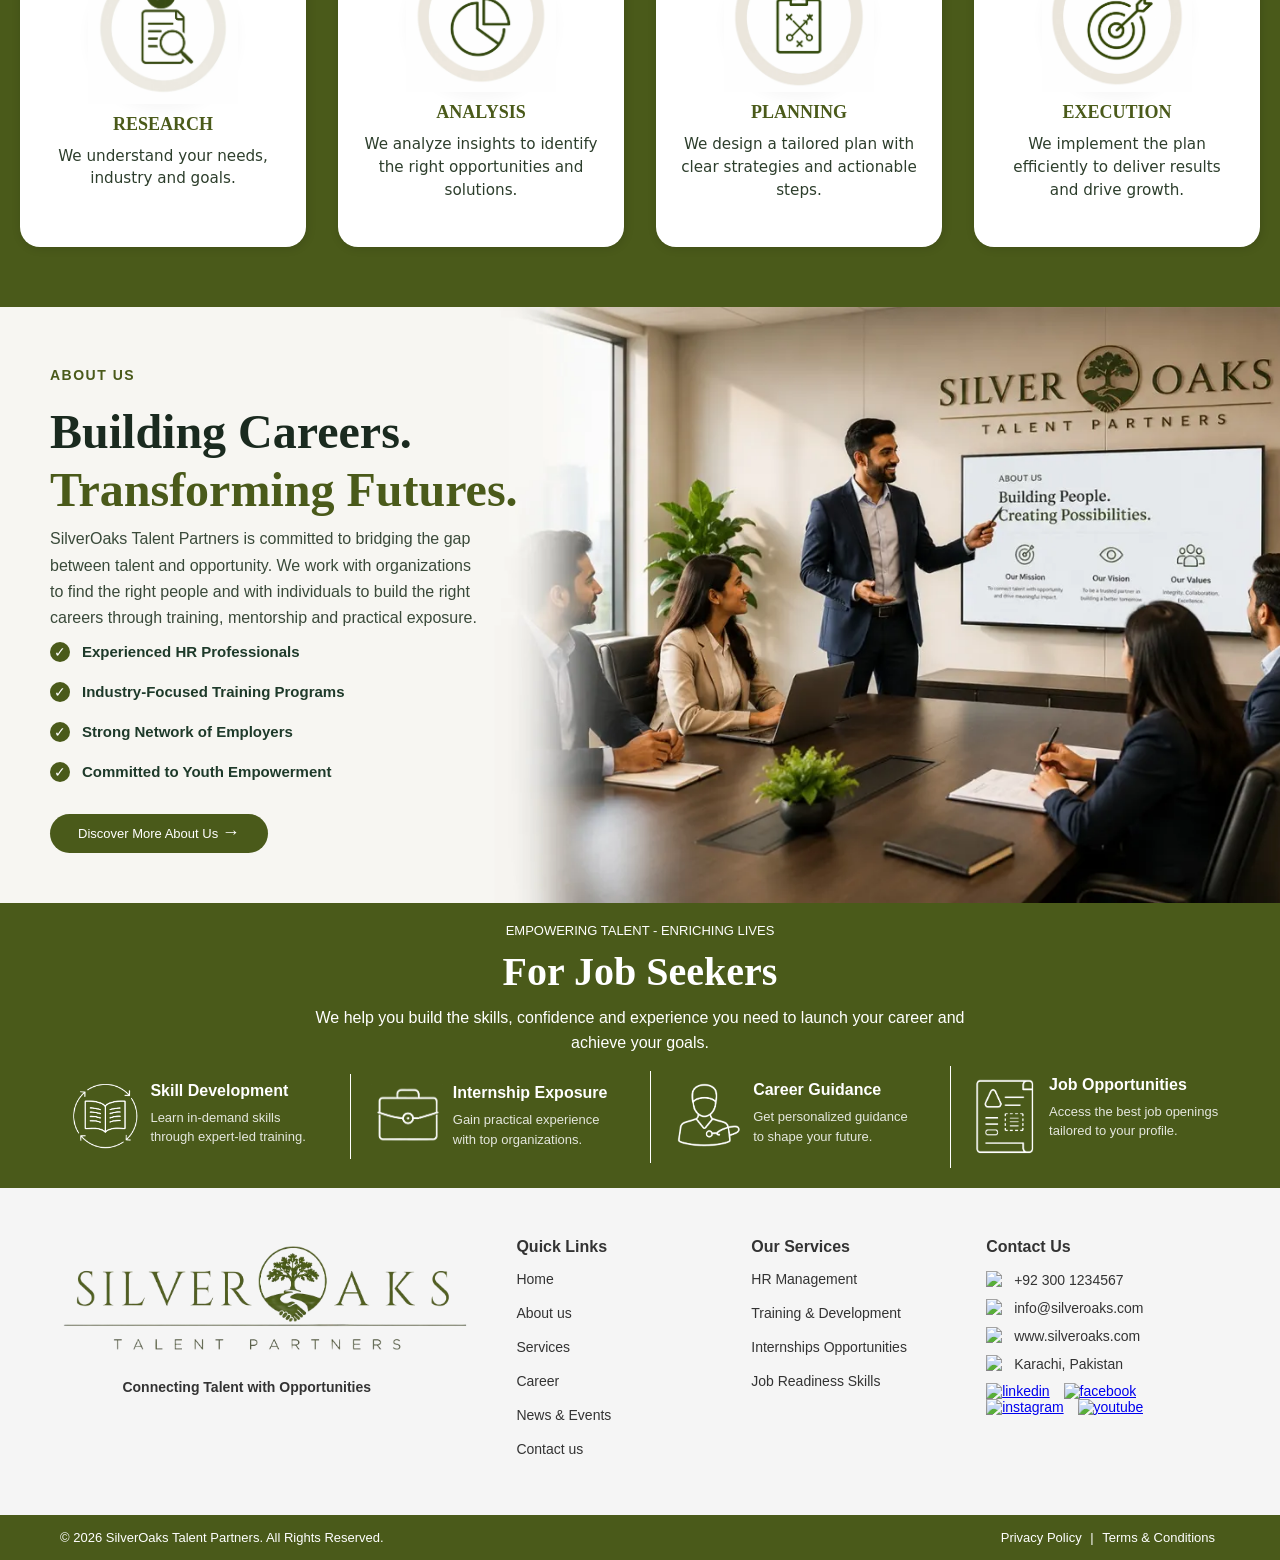
==== commit 02b99b98: "Add files via upload" ====
--- a/index.html
+++ b/index.html
@@ -14,7 +14,7 @@
 
     <!-- LOGO -->
     <div class="logo">
-        <img src="images/logo.png" alt="logo" title="logo" loading="lazy">
+        <img src="images/logo.webp" alt="logo" title="logo" loading="lazy">
     </div>
 
     <!-- NAV LINKS -->
@@ -129,7 +129,7 @@
 
       <div class="service-card">
         <div class="icon">
-          <img src="images/HR-Management-icon.png" alt="">
+          <img src="images/HR-Management-icon.webp" alt="">
         </div>
         <h3>HR <br> MANAGEMENT</h3>
         <p>End-to-end HR solutions including recruitment, workforce management, compliance, and performance management. </p>
@@ -138,7 +138,7 @@
 
       <div class="service-card">
         <div class="icon">
-          <img src="images/Training-Development-Icon.png" alt="">
+          <img src="images/Training-Development-Icon.webp" alt="">
         </div>
         <h3>TRAINING & DEVELOPMENT</h3>
         <p>
@@ -149,7 +149,7 @@
 
       <div class="service-card">
         <div class="icon">
-          <img src="images/Internship-Opportunities-icon.png" alt="">
+          <img src="images/Internship-Opportunities-icon.webp" alt="">
         </div>
         <h3>INTERNSHIPS OPPORTUNITIES</h3>
         <p>
@@ -161,7 +161,7 @@
 
       <div class="service-card">
         <div class="icon">
-          <img src="images/Job-Readiness-Skills-Icon.png" alt="">
+          <img src="images/Job-Readiness-Skills-Icon.webp" alt="">
         </div>
         <h3>JOB READINESS SKILLS</h3>
         <p>
@@ -189,7 +189,7 @@
                 <div class="process-card">
                     <div class="icon-wrapper">
                         <!-- im element with empty src exactly as required -->
-                        <img class="step-icon" src="images/Research-Icon.png" alt="Research icon - magnifying glass representation">
+                        <img class="step-icon" src="images/Research-Icon.webp" alt="Research icon - magnifying glass representation">
                     </div>
                     <!-- <div class="step-number">01</div> -->
                     <h3>RESEARCH</h3>
@@ -198,7 +198,7 @@
                 <!-- step 02 - ANALYSIS -->
                 <div class="process-card">
                     <div class="icon-wrapper">
-                        <img class="step-icon" src="images/Analysis-Icon.png" alt="Analysis icon - chart representation">
+                        <img class="step-icon" src="images/Analysis-Icon.webp" alt="Analysis icon - chart representation">
                     </div>
                     <!-- <div class="step-number">02</div> -->
                     <h3>ANALYSIS</h3>
@@ -207,7 +207,7 @@
                 <!-- step 03 - PLANNING -->
                 <div class="process-card">
                     <div class="icon-wrapper">
-                        <img class="step-icon" src="images/Planning-Icon.png" alt="Planning icon - strategy board">
+                        <img class="step-icon" src="images/Planning-Icon.webp" alt="Planning icon - strategy board">
                     </div>
                     <!-- <div class="step-number">03</div> -->
                     <h3>PLANNING</h3>
@@ -216,7 +216,7 @@
                 <!-- step 04 - EXECUTION -->
                 <div class="process-card">
                     <div class="icon-wrapper">
-                        <img class="step-icon" src="images/Execution-Icon.png" alt="Execution icon - rocket / gears">
+                        <img class="step-icon" src="images/Execution-Icon.webp" alt="Execution icon - rocket / gears">
                     </div>
                     <!-- <div class="step-number">04</div> -->
                     <h3>EXECUTION</h3>
@@ -296,7 +296,7 @@
             <!-- Feature 1 -->
             <div id="home-cta-item-1" class="home-cta-item" style="border: none;">
                 <div class="home-cta-icon">
-                    <img src="images/Skills-Development-Icon.png" alt="Skill Development">
+                    <img src="images/Skills-Development-Icon.webp" alt="Skill Development">
                 </div>
                 <div>
                 <h4 class="home-cta-item-title">Skill Development</h4>
@@ -309,7 +309,7 @@
             <!-- Feature 2 -->
             <div id="home-cta-item-2" class="home-cta-item">
                 <div class="home-cta-icon">
-                    <img src="images/Internship-Exposure-icon.png" alt="Internship Exposure">
+                    <img src="images/Internship-Exposure-icon.webp" alt="Internship Exposure">
                 </div>
                 <div>
                 <h4 class="home-cta-item-title">Internship Exposure</h4>
@@ -322,7 +322,7 @@
             <!-- Feature 3 -->
             <div id="home-cta-item-3" class="home-cta-item">
                 <div class="home-cta-icon">
-                    <img src="images/Career-Guidance-icon.png" alt="Career Guidance">
+                    <img src="images/Career-Guidance-icon.webp" alt="Career Guidance">
                 </div>
                 <div>
                 <h4 class="home-cta-item-title">Career Guidance</h4>
@@ -335,7 +335,7 @@
             <!-- Feature 4 -->
             <div id="home-cta-item-4" class="home-cta-item">
                 <div class="home-cta-icon">
-                    <img src="images/Job-Opportunities-icon.png" alt="Job Opportunities">
+                    <img src="images/Job-Opportunities-icon.webp" alt="Job Opportunities">
                 </div>
                 <div>
                 <h4 class="home-cta-item-title">Job Opportunities</h4>
@@ -356,7 +356,7 @@
         
         <!-- Logo & About -->
         <div class="footer-col footer-about">
-            <img src="images/logo.png" 
+            <img src="images/logo.webp" 
                  alt="Logo" title="Logo" loading="lazy" class="footer-logo">
 
             <p class="footer-text">
--- a/style.css
+++ b/style.css
@@ -117,7 +117,7 @@
 .hero {
   width: 100%;
   padding-top: 80px;
-  background: url(images/home-hero.png);
+  background: url(images/home-hero.webp);
   background-position: left;
   background-repeat: no-repeat;
   background-size: cover;
@@ -320,12 +320,12 @@
 
 .service-card:hover {
   transform: translateY(-6px);
-  background: #F2F2EC;
+  background: #4a5a1a;
   box-shadow: 0 12px 25px rgba(0,0,0,0.3);
 }
 
 /* ICON BOX */
-.icon {
+ .icon {
   width: auto;
   height: 100px;
   display: flex;
@@ -333,12 +333,14 @@
   justify-content: center;
 }
 
-.icon img {
+ .icon img {
   width: auto;
   height: 50px;
   object-fit: contain;
 }
-
+.service-card:hover .icon img{
+  filter: brightness(100);
+}
 /* TEXT */
 .service-card h3 {
   font-size: 15px;
@@ -367,13 +369,8 @@
   gap: 5px;
   transition: 0.3s;
 }
-
-.service-card a span {
-  transition: 0.3s;
-}
-
-.service-card a:hover span {
-  transform: translateX(5px);
+.service-card:hover h3,.service-card:hover p ,.service-card:hover a{
+  color: white;
 }
 
 /* 🔥 RESPONSIVE */
@@ -564,7 +561,7 @@
             /* max-width: 1280px; */
             margin: 0 auto;
             padding: 0px;
-            background: url(images/home-page-about-us-bg.jpeg);
+            background: url(images/home-page-about-us-bg.webp);
             background-repeat: no-repeat;
             background-position: center;
             background-size: cover;
@@ -2412,7 +2409,7 @@
 /* LEFT IMAGE FULL HEIGHT */
 .career-about-section-left {
   flex: 1;
-  background-image: url("images/career-page-img.png");
+  background-image: url("images/career-page-img.webp");
   background-size: cover;
   background-position: center;
   min-height: 100%;
@@ -2522,11 +2519,11 @@
 }
 
 .career-cta-section-left {
-  background-image: url("images/People-First-icon.png");
+  background-image: url("images/People-First-icon.webp");
 }
 
 .career-cta-section-extra-img {
-  background-image: url("images/about-after-hero-tree.png");
+  background-image: url("images/about-after-hero-tree.webp");
 }
 
 /* CONTENT */
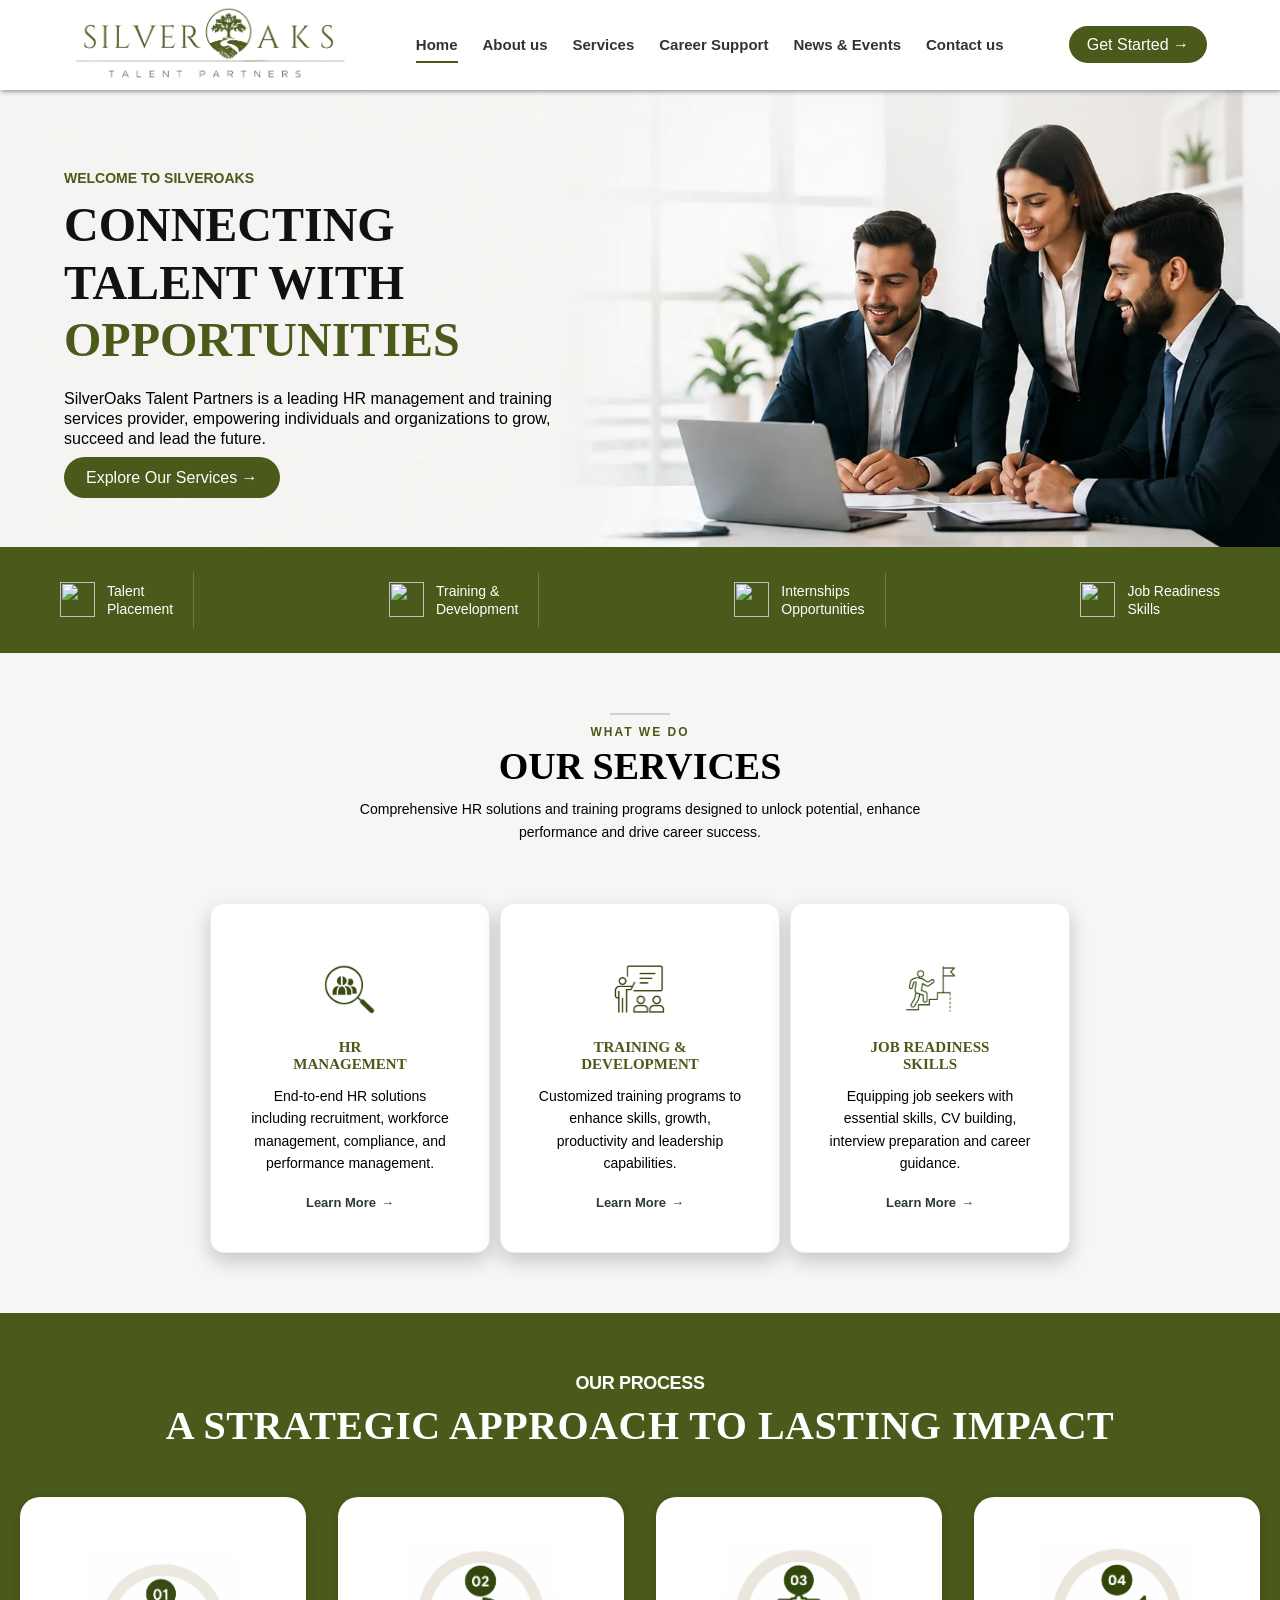
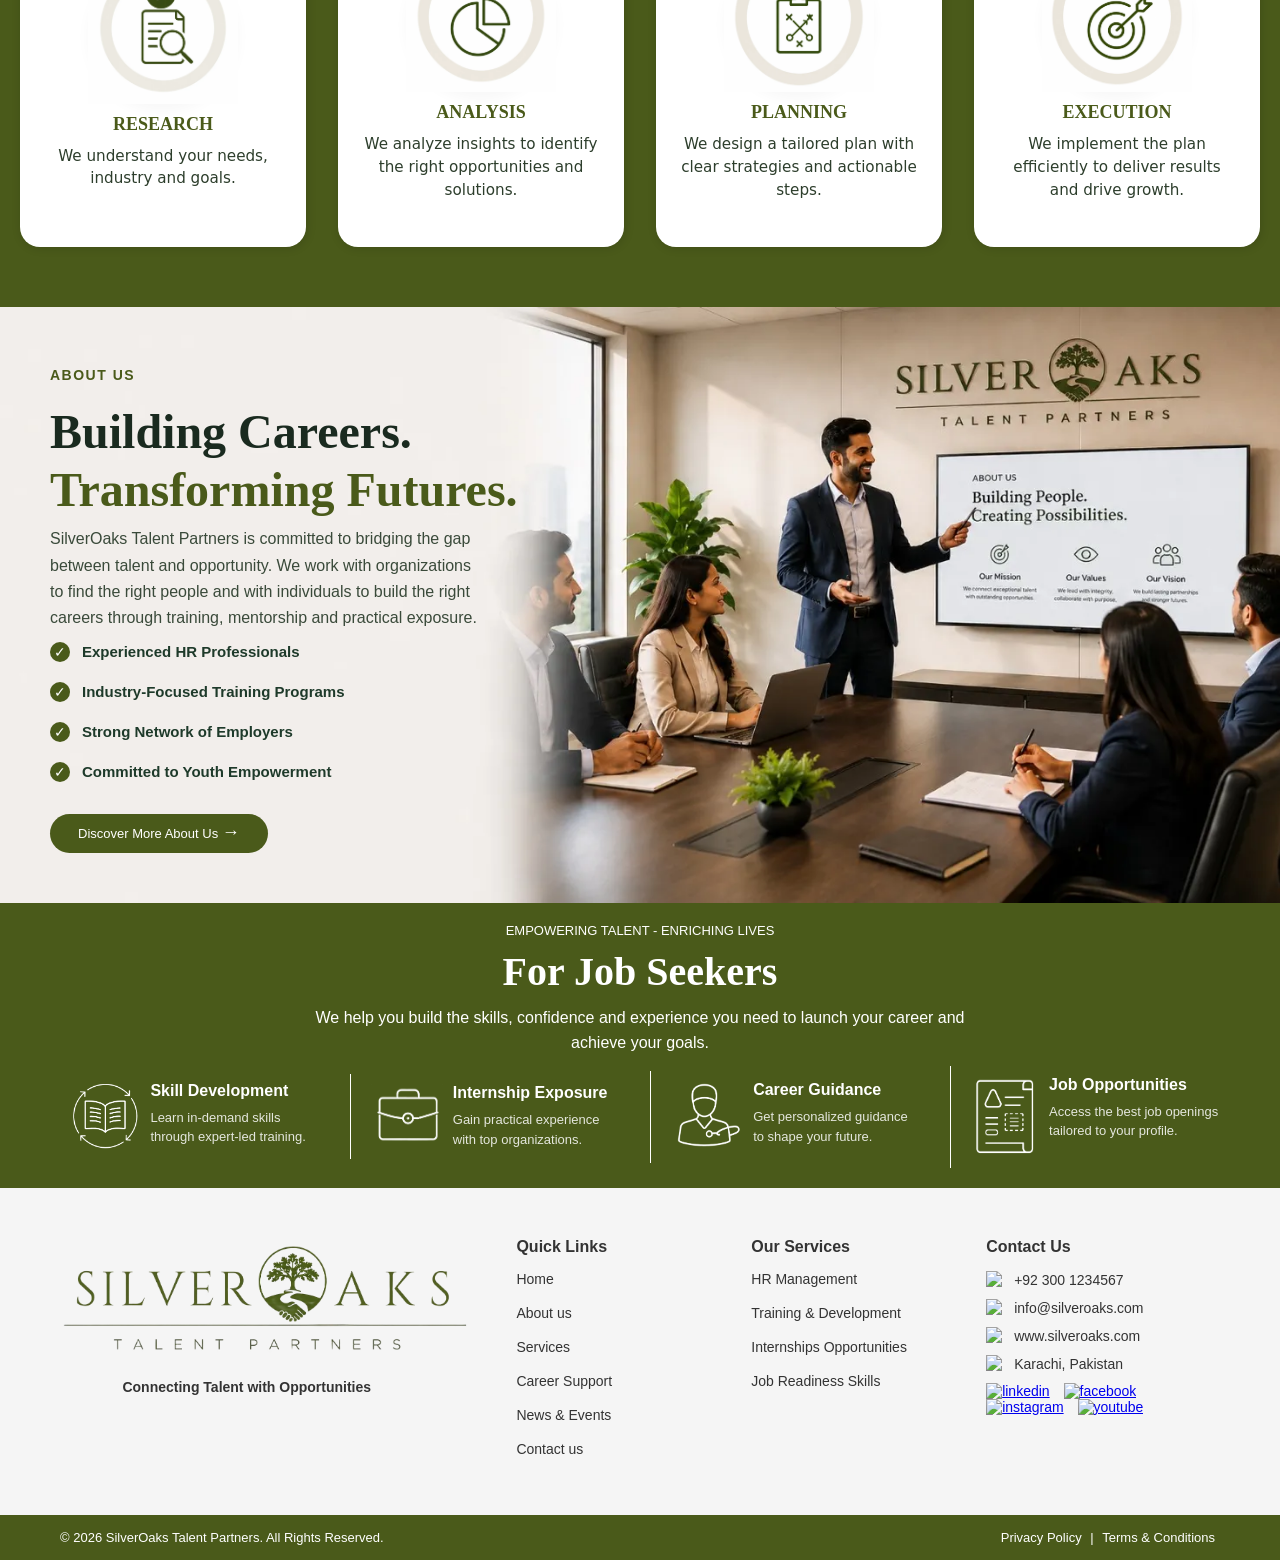
==== commit 7bf3d19c: "Add files via upload" ====
--- a/index.html
+++ b/index.html
@@ -22,7 +22,7 @@
       <li><a href="index.html" class="active" title="Home">Home</a></li>
       <li><a href="about-us.html" title="About us">About us</a></li>
       <li><a href="services.html" title="Services">Services</a></li>
-      <li><a href="career.html" title="Career">Career</a></li>
+      <li><a href="career-support.html" title="Career">Career Support</a></li>
       <li><a href="news-and-event.html" title="News & Events">News & Events</a></li>
       <li><a href="contact.html" title="Contact us">Contact us</a></li>
     </ul>
@@ -147,7 +147,7 @@
         <a href="services.html">Learn More <span>→</span></a>
       </div>
 
-      <div class="service-card">
+      <!-- <div class="service-card">
         <div class="icon">
           <img src="images/Internship-Opportunities-icon.webp" alt="">
         </div>
@@ -157,7 +157,7 @@
           to gain real-world experience.
         </p>
         <a href="services.html">Learn More <span>→</span></a>
-      </div>
+      </div> -->
 
       <div class="service-card">
         <div class="icon">
@@ -373,7 +373,7 @@
                 <li><a href="index.html" title="Home">Home</a></li>
                 <li><a href="about-us.html" title="About us">About us</a></li>
                 <li><a href="services.html" title="Services">Services</a></li>
-                <li><a href="career.html" title="Career">Career</a></li>
+                <li><a href="career-support.html" title="Career">Career Support</a></li>
                 <li><a href="news-and-event.html" title="News & Events ">News & Events </a></li>
                 <li><a href="contact.html" title="Contact us">Contact us</a></li>
             </ul>
--- a/style.css
+++ b/style.css
@@ -1456,7 +1456,7 @@
 }
 
 .service-page-what-we-do {
-  padding: 0px 20px 60px;
+  padding: 60px 20px;
   background: #f6f7f9;
   text-align: center;
   font-family: Arial, sans-serif;
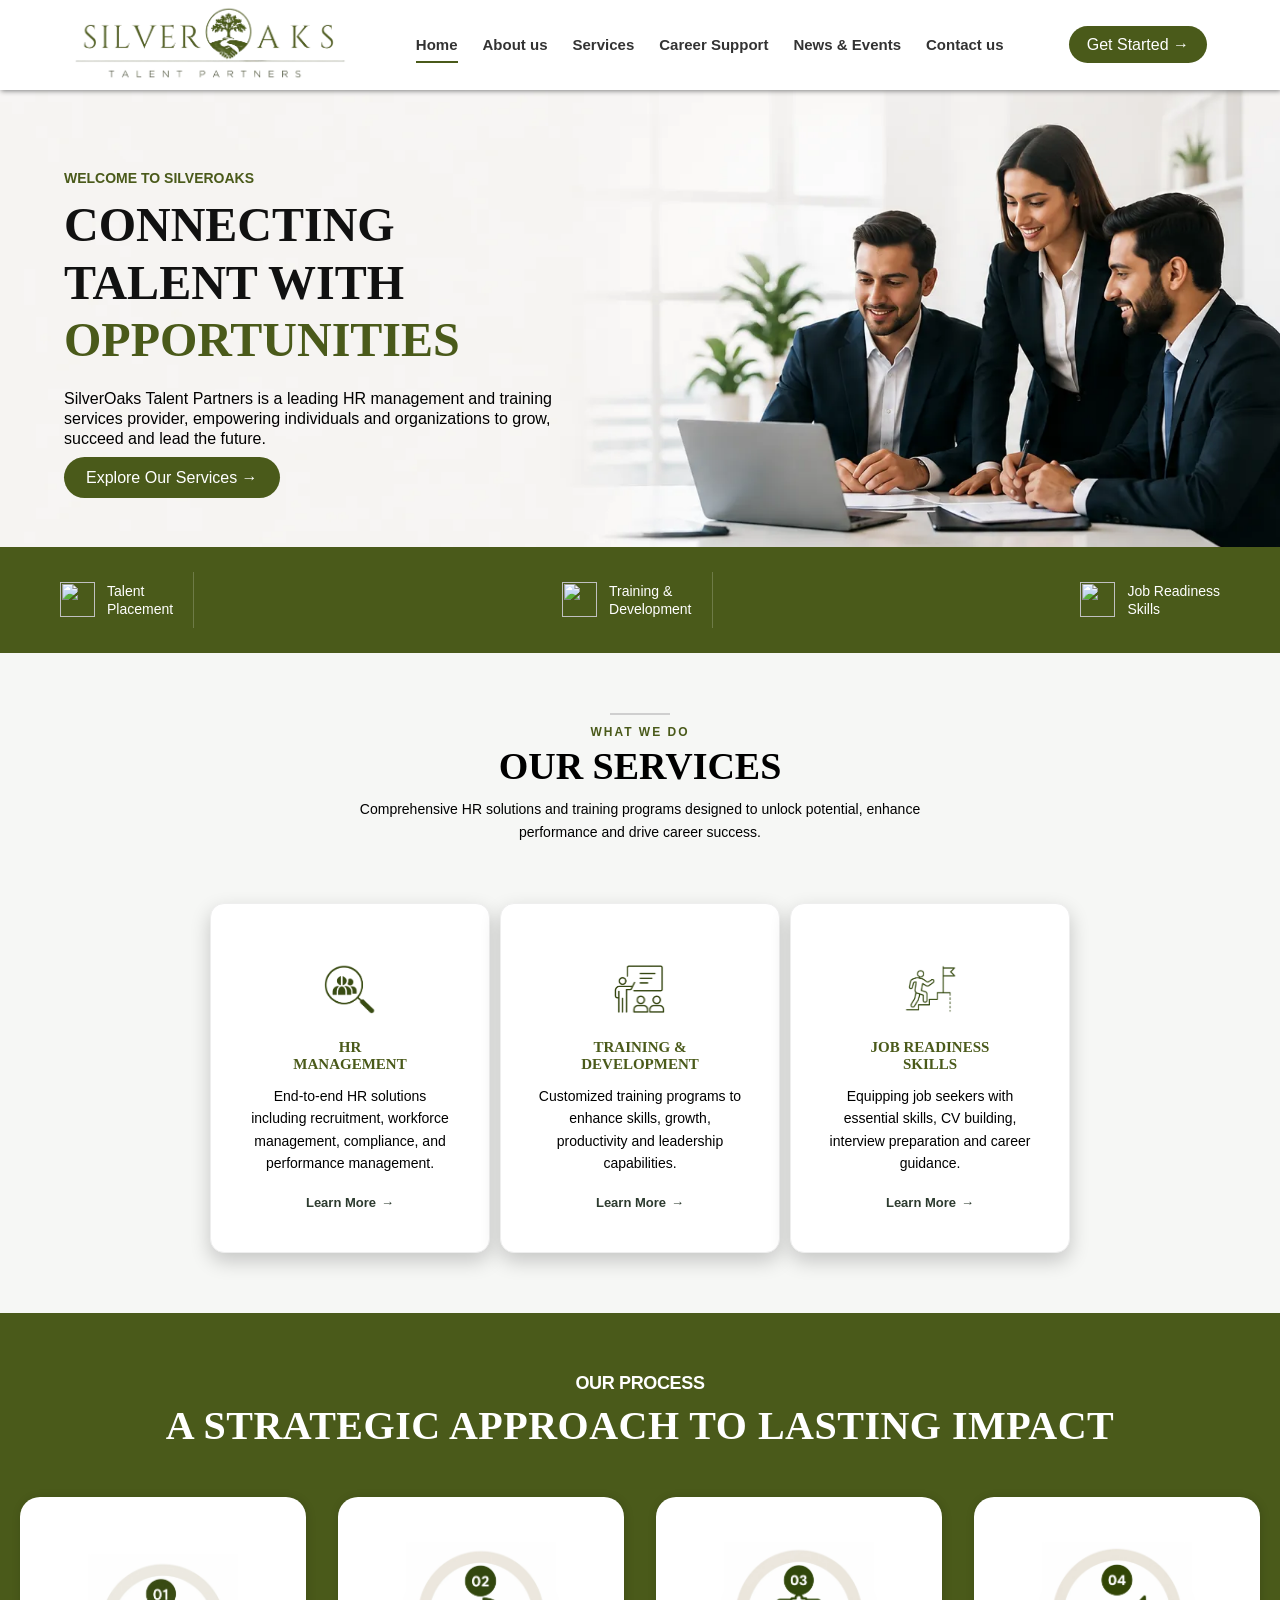
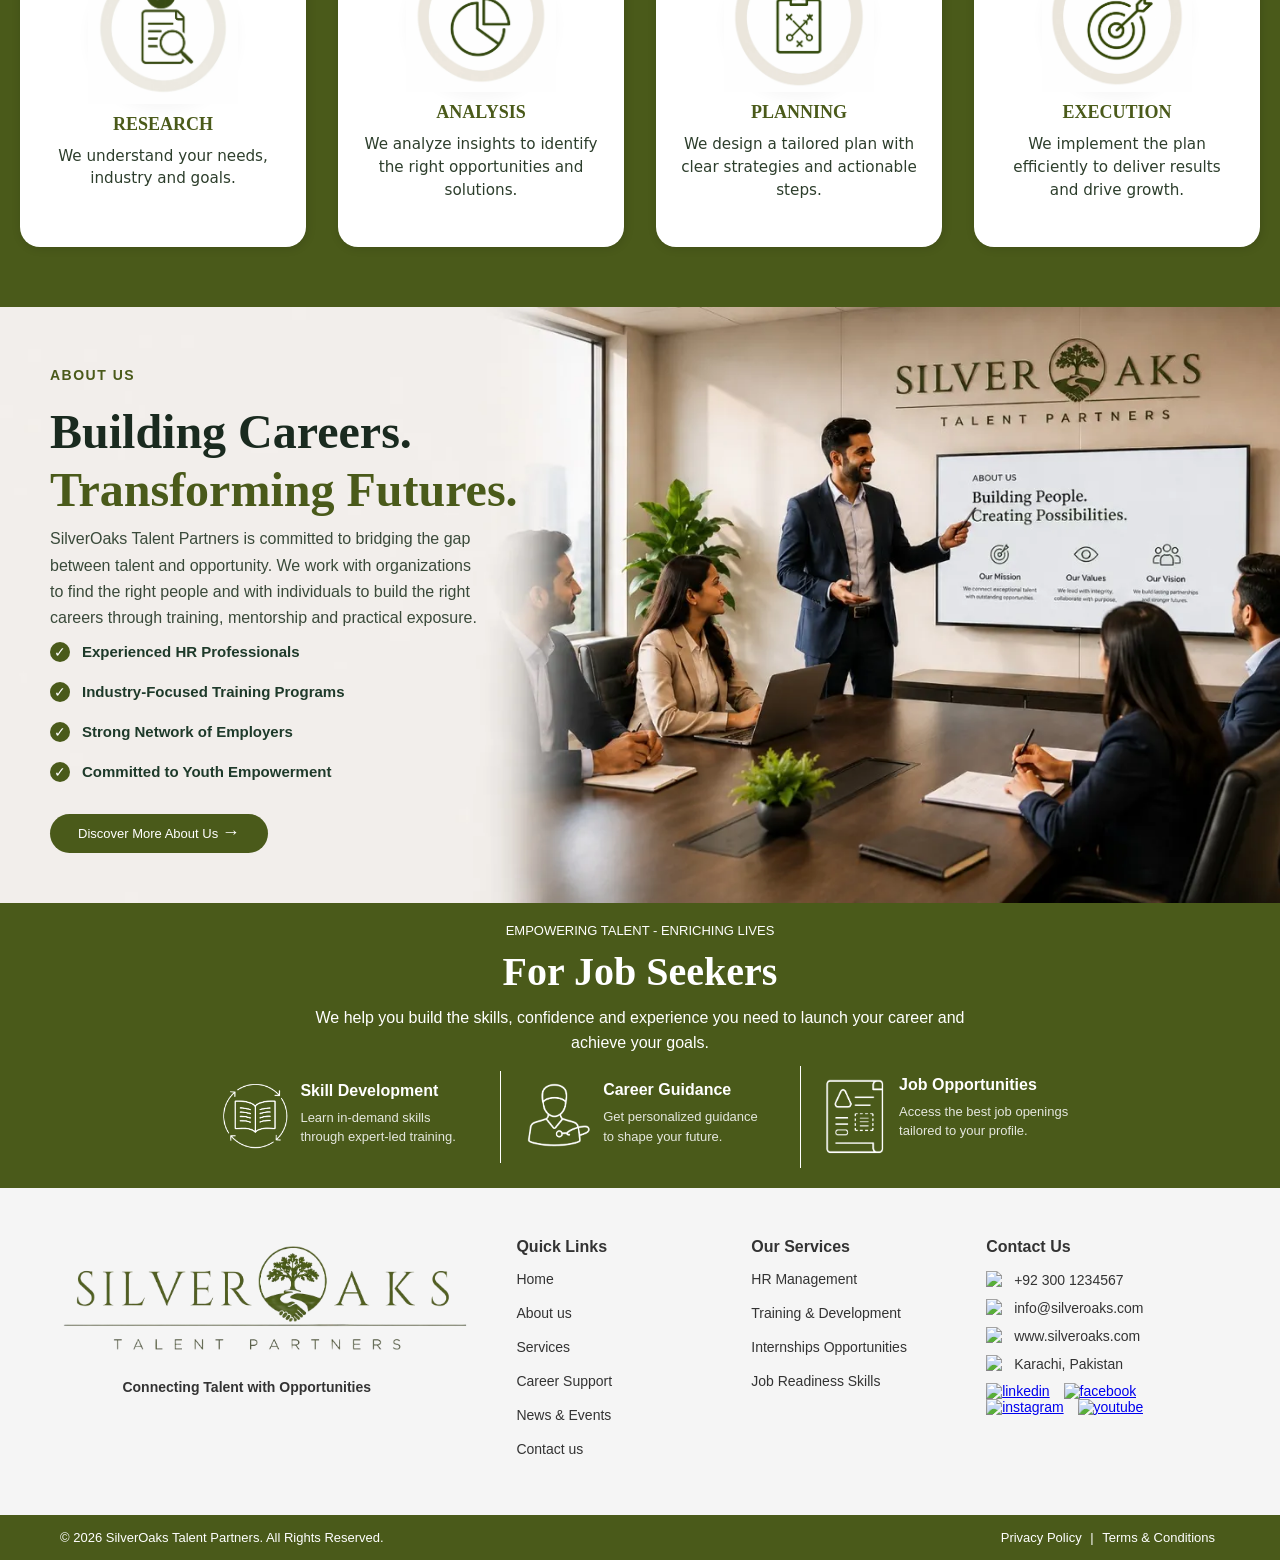
==== commit 747393a5: "Add files via upload" ====
--- a/index.html
+++ b/index.html
@@ -93,10 +93,10 @@
       <p>Training &<br>Development</p>
     </div>
 
-    <div class="feature-box">
+    <!-- <div class="feature-box">
       <img src="https://img.icons8.com/?size=100&id=rNCrPgCoso6K&format=png&color=FFFFFF" alt="">
       <p>Internships<br>Opportunities</p>
-    </div>
+    </div> -->
 
     <div class="feature-box">
       <img src="https://img.icons8.com/?size=100&id=6470&format=png&color=FFFFFF" alt="">
@@ -307,7 +307,7 @@
             </div>
 
             <!-- Feature 2 -->
-            <div id="home-cta-item-2" class="home-cta-item">
+            <!-- <div id="home-cta-item-2" class="home-cta-item">
                 <div class="home-cta-icon">
                     <img src="images/Internship-Exposure-icon.webp" alt="Internship Exposure">
                 </div>
@@ -317,7 +317,7 @@
                     Gain practical experience with top organizations.
                 </p>
                 </div>
-            </div>
+            </div> -->
 
             <!-- Feature 3 -->
             <div id="home-cta-item-3" class="home-cta-item">
--- a/style.css
+++ b/style.css
@@ -111,6 +111,10 @@
 
   .nav-btn {
     display: none;
+  }
+  .logo img{
+    height: auto;
+    width: 200px;
   }
 }
 
@@ -1054,6 +1058,7 @@
 
 .about-hero {
   width: 100%;
+  padding: 40px 10px;
   height: fit-content;
   background: url('images/about-us-bg.webp') no-repeat center center/cover;
   position: relative;
@@ -1106,6 +1111,8 @@
 @media (max-width: 768px) {
   .about-hero {
     justify-content: center;
+    background-image: none !important;
+    background: rgb(243, 243, 243);
     text-align: center;
   }
 
@@ -2203,7 +2210,6 @@
   height: 150px;
   width: auto;
   border-radius: 20px;
-  opacity: 0.3;
   filter: brightness(100);
   display: block;
 }
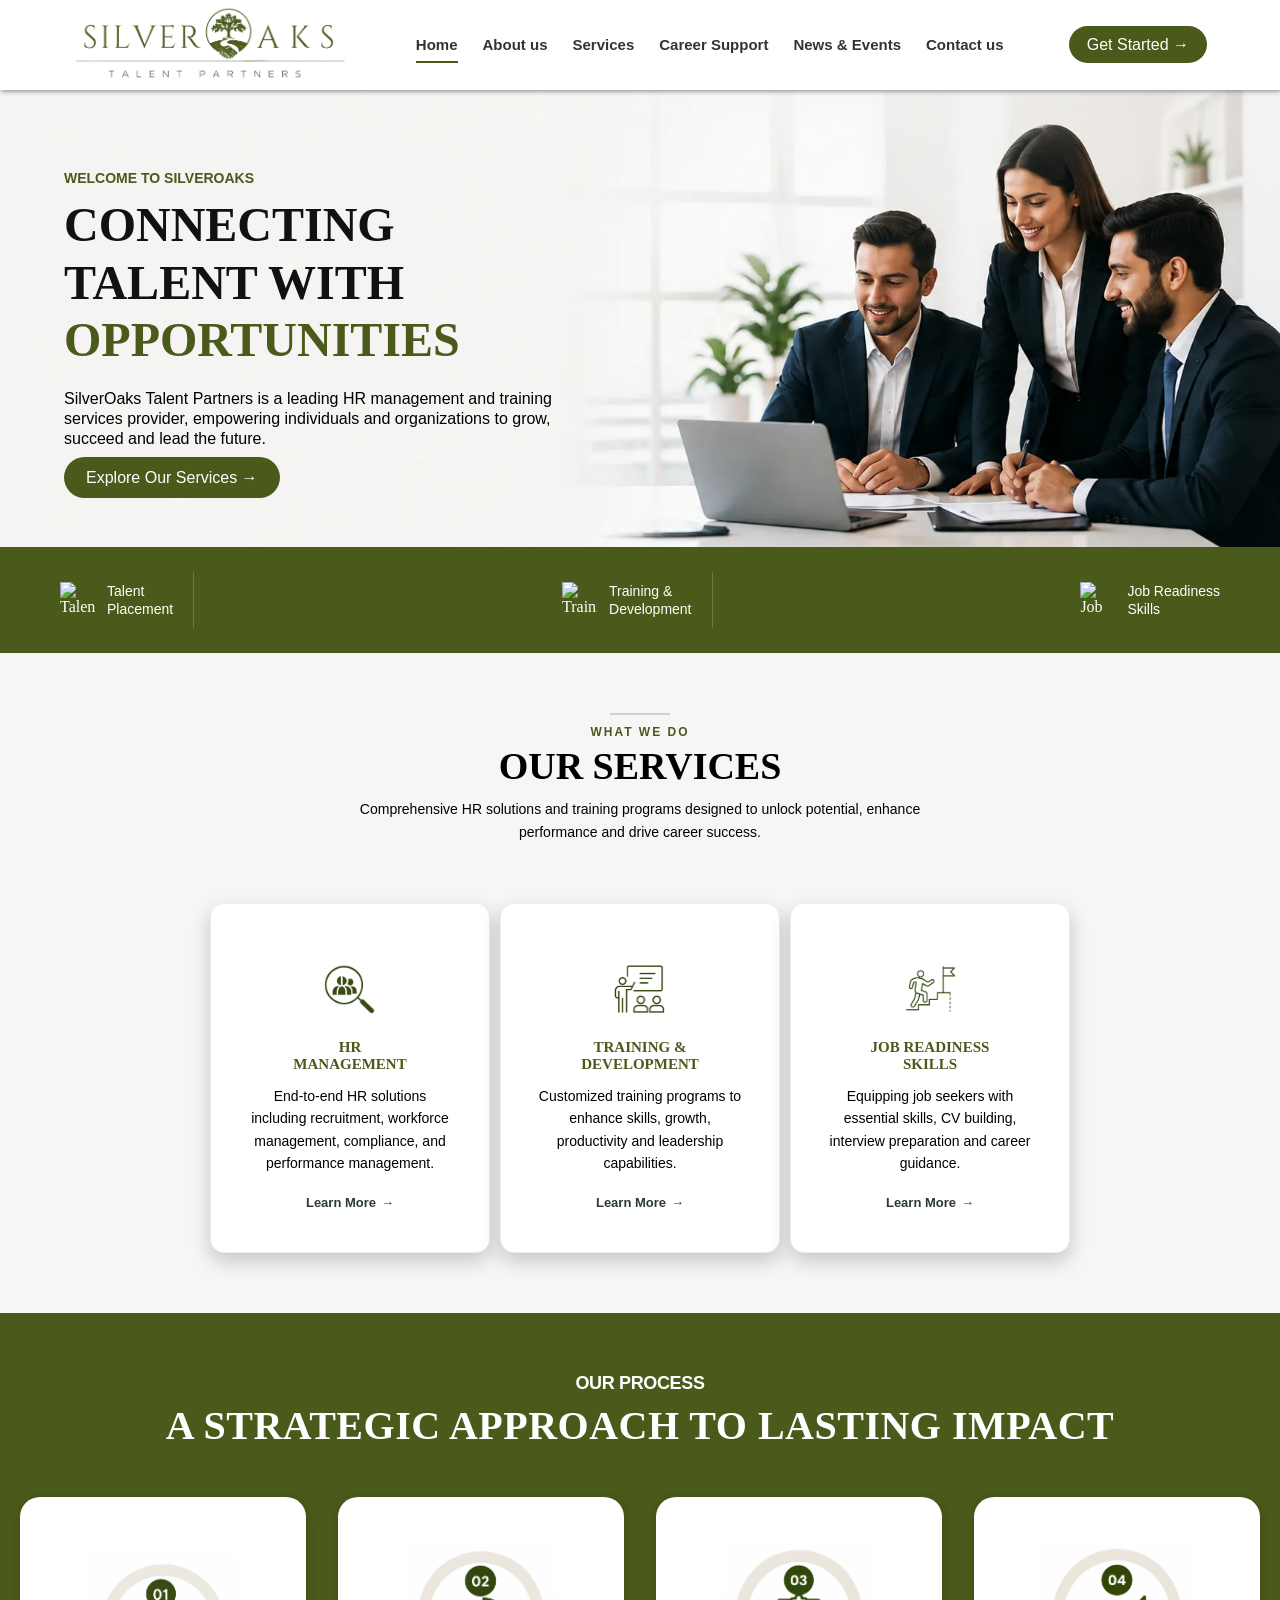
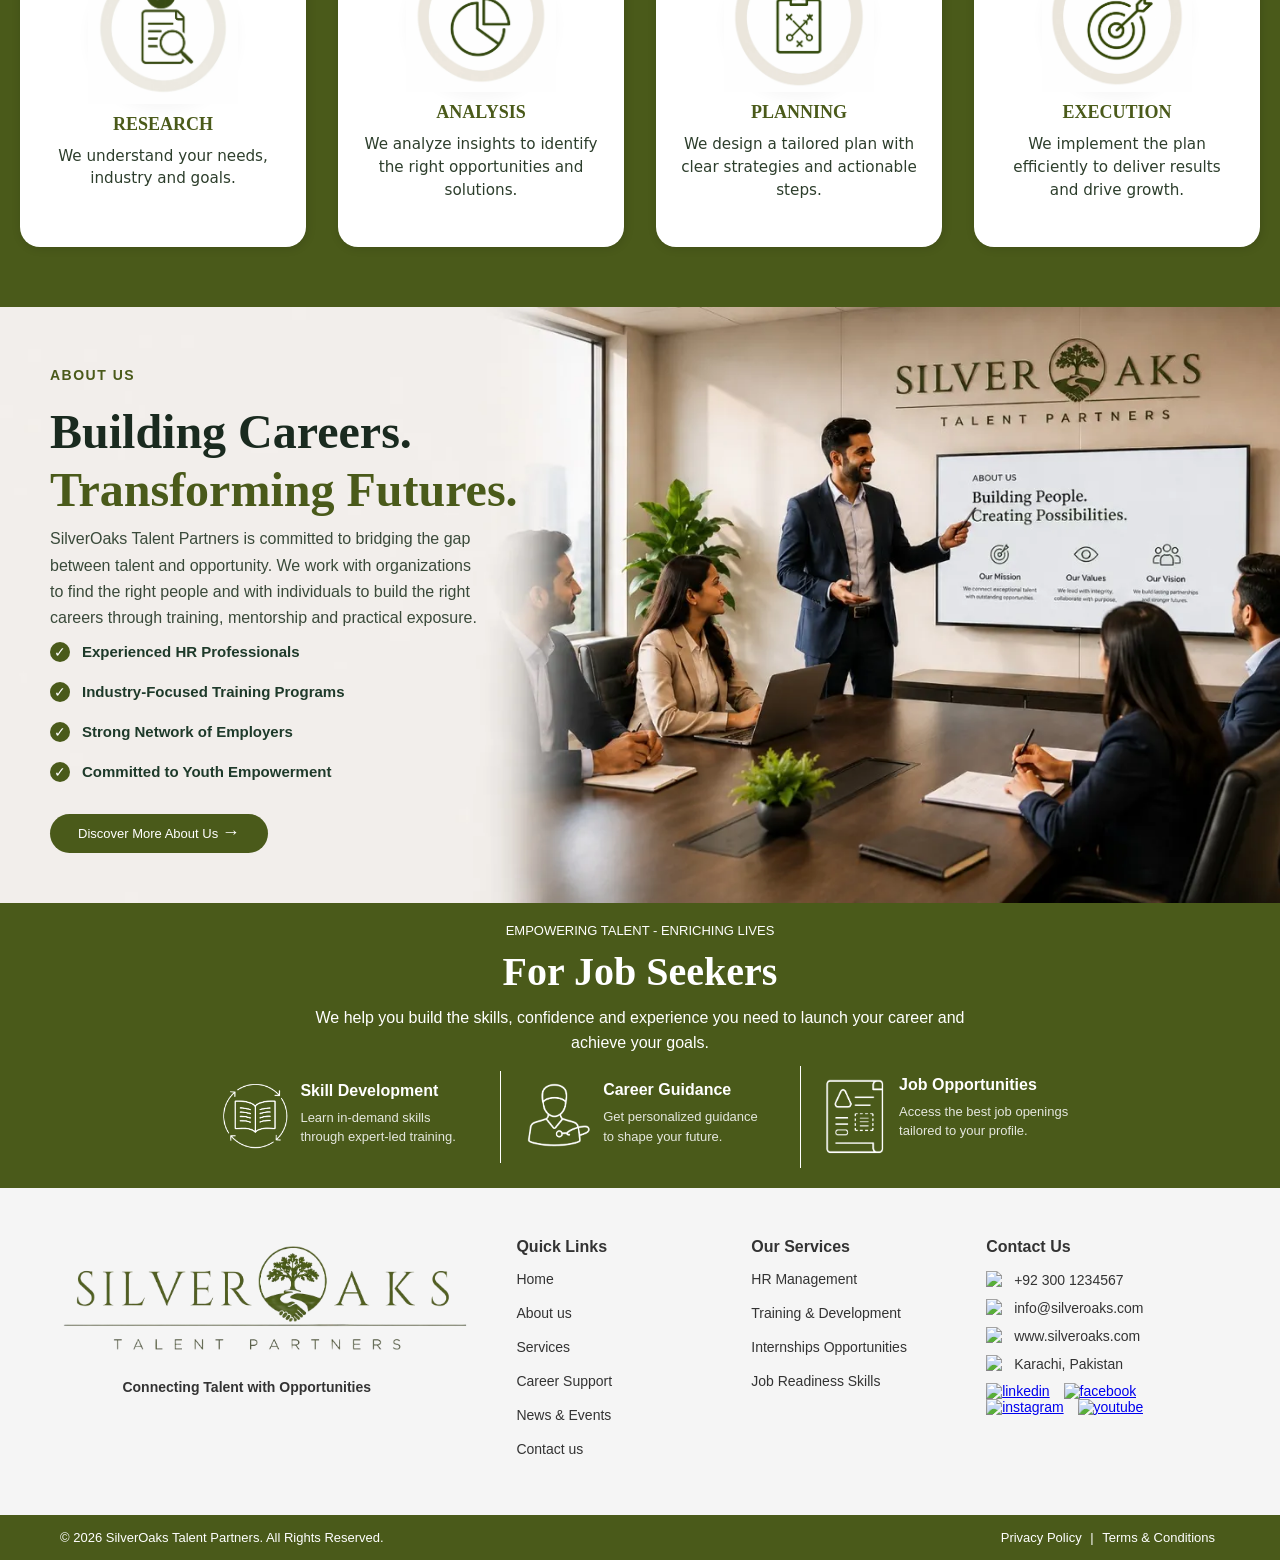
==== commit f7cf9df3: "Add files via upload" ====
--- a/index.html
+++ b/index.html
@@ -3,8 +3,112 @@
 <head>
     <meta charset="UTF-8">
     <meta name="viewport" content="width=device-width, initial-scale=1.0">
-    <title>Document</title>
+
+    <!-- Primary SEO -->
+    <title>SilverOaks Talent Partners | HR Consultancy Services & Career Support in Pakistan</title>
+
+    <meta name="description" content="SilverOaks Talent Partners provides professional HR consultancy services in Pakistan, including recruitment solutions, career guidance, internship programs, talent development, and workplace readiness training for businesses, students, and fresh graduates.">
+
+    <meta name="keywords" content="HR consultancy Pakistan, recruitment services Pakistan, career guidance Pakistan, internship programs Pakistan, talent development, Silver Oaks Talent Partners, HR agency Pakistan, job placement services">
+
+    <meta name="author" content="Silver Oaks">
+    <meta name="publisher" content="Silver Oaks">
+
+    <meta name="robots" content="index, follow, max-image-preview:large, max-snippet:-1, max-video-preview:-1">
+    <meta name="language" content="en">
+    <meta name="revisit-after" content="7 days">
+
+    <!-- Canonical -->
+    <link rel="canonical" href="https://tariqsh123.github.io/silver-oaks">
+
+    <!-- Favicon -->
+    <link rel="icon" type="image/x-icon" href="images/favicon.ico">
+    <link rel="shortcut icon" href="images/favicon.ico">
+    <link rel="apple-touch-icon" href="images/favicon.ico">
+
+    <!-- Open Graph -->
+    <meta property="og:type" content="website">
+
+    <meta property="og:title" content="SilverOaks Talent Partners | HR Consultancy Services & Career Support in Pakistan">
+
+    <meta property="og:description" content="SilverOaks Talent Partners provides professional HR consultancy services in Pakistan, including recruitment solutions, career guidance, internship programs, talent development, and workplace readiness training for businesses, students, and fresh graduates.">
+
+    <meta property="og:url" content="https://tariqsh123.github.io/silver-oaks">
+
+    <meta property="og:image" content="https://tariqsh123.github.io/silver-oaks/images/logo.webp">
+
+    <meta property="og:site_name" content="Silver Oaks">
+    <meta property="og:locale" content="en_US">
+
+    <!-- Twitter Card -->
+    <meta name="twitter:card" content="summary_large_image">
+
+    <meta name="twitter:title" content="SilverOaks Talent Partners | HR Consultancy Services & Career Support in Pakistan">
+
+    <meta name="twitter:description" content="SilverOaks Talent Partners provides professional HR consultancy services in Pakistan, including recruitment solutions, career guidance, internship programs, talent development, and workplace readiness training for businesses, students, and fresh graduates.">
+
+    <meta name="twitter:image" content="https://tariqsh123.github.io/silver-oaks/images/logo.webp">
+
+    <!-- Theme Color -->
+    <meta name="theme-color" content="#0f172a">
+
+    <!-- Preconnect -->
+    <link rel="preconnect" href="https://fonts.googleapis.com">
+    <link rel="preconnect" href="https://fonts.gstatic.com" crossorigin>
+
+    <!-- Styles -->
     <link rel="stylesheet" href="style.css">
+
+    <!-- =========================
+         STRUCTURED DATA (SEO SCHEMA)
+    ========================== -->
+
+    <script type="application/ld+json">
+    {
+      "@context": "https://schema.org",
+      "@type": "Organization",
+      "name": "Silver Oaks",
+      "url": "https://tariqsh123.github.io/silver-oaks",
+      "logo": "https://tariqsh123.github.io/silver-oaks/images/logo.webp"
+    }
+    </script>
+
+    <script type="application/ld+json">
+    {
+      "@context": "https://schema.org",
+      "@type": "WebSite",
+      "name": "SilverOaks Talent Partners | HR Consultancy Services & Career Support in Pakistan",
+      "url": "https://tariqsh123.github.io/silver-oaks",
+      "publisher": {
+        "@type": "Organization",
+        "name": "Silver Oaks"
+      }
+    }
+    </script>
+
+    <script type="application/ld+json">
+    {
+      "@context": "https://schema.org",
+      "@type": "ProfessionalService",
+      "name": "SilverOaks Talent Partners | HR Consultancy Services & Career Support in Pakistan",
+      "url": "https://tariqsh123.github.io/silver-oaks",
+      "image": "https://tariqsh123.github.io/silver-oaks/images/logo.webp",
+      "description": "SilverOaks Talent Partners provides professional HR consultancy services in Pakistan, including recruitment solutions, career guidance, internship programs, talent development, and workplace readiness training for businesses, students, and fresh graduates.",
+      "provider": {
+        "@type": "Organization",
+        "name": "Silver Oaks"
+      },
+      "areaServed": "PK",
+      "serviceType": [
+        "HR Consultancy",
+        "Recruitment Services",
+        "Career Guidance",
+        "Internship Programs",
+        "Talent Development"
+      ]
+    }
+    </script>
+
 </head>
 <body>
 
@@ -84,12 +188,12 @@
     <div class="feature-inner-container">
 
     <div class="feature-box">
-      <img src="https://img.icons8.com/?size=100&id=11168&format=png&color=FFFFFF" alt="">
+      <img src="https://img.icons8.com/?size=100&id=11168&format=png&color=FFFFFF" alt="Talent Placement" title="Talent Placement" loading="lazy">
       <p>Talent<br>Placement</p>
     </div>
 
     <div class="feature-box">
-      <img src="https://img.icons8.com/?size=100&id=42437&format=png&color=FFFFFF" alt="">
+      <img src="https://img.icons8.com/?size=100&id=42437&format=png&color=FFFFFF" alt="Training & Development" title="Training & Development" loading="lazy">
       <p>Training &<br>Development</p>
     </div>
 
@@ -99,7 +203,7 @@
     </div> -->
 
     <div class="feature-box">
-      <img src="https://img.icons8.com/?size=100&id=6470&format=png&color=FFFFFF" alt="">
+      <img src="https://img.icons8.com/?size=100&id=6470&format=png&color=FFFFFF" alt="Job Readiness Skills" title="Job Readiness Skills" loading="lazy">
       <p>Job Readiness<br>Skills</p>
     </div>
     </div>
@@ -129,7 +233,7 @@
 
       <div class="service-card">
         <div class="icon">
-          <img src="images/HR-Management-icon.webp" alt="">
+          <img src="images/HR-Management-icon.webp" alt="MANAGEMENT" title="MANAGEMENT" loading="lazy">
         </div>
         <h3>HR <br> MANAGEMENT</h3>
         <p>End-to-end HR solutions including recruitment, workforce management, compliance, and performance management. </p>
@@ -138,7 +242,7 @@
 
       <div class="service-card">
         <div class="icon">
-          <img src="images/Training-Development-Icon.webp" alt="">
+          <img src="images/Training-Development-Icon.webp" alt="TRAINING & DEVELOPMENT" title="TRAINING & DEVELOPMENT" loading="lazy">
         </div>
         <h3>TRAINING & DEVELOPMENT</h3>
         <p>
@@ -161,7 +265,7 @@
 
       <div class="service-card">
         <div class="icon">
-          <img src="images/Job-Readiness-Skills-Icon.webp" alt="">
+          <img src="images/Job-Readiness-Skills-Icon.webp" alt="JOB READINESS SKILLS" title="JOB READINESS SKILLS" loading="lazy">
         </div>
         <h3>JOB READINESS SKILLS</h3>
         <p>
@@ -189,7 +293,7 @@
                 <div class="process-card">
                     <div class="icon-wrapper">
                         <!-- im element with empty src exactly as required -->
-                        <img class="step-icon" src="images/Research-Icon.webp" alt="Research icon - magnifying glass representation">
+                        <img class="step-icon" src="images/Research-Icon.webp" alt="Research" title="Research" loading="lazy">
                     </div>
                     <!-- <div class="step-number">01</div> -->
                     <h3>RESEARCH</h3>
@@ -198,7 +302,7 @@
                 <!-- step 02 - ANALYSIS -->
                 <div class="process-card">
                     <div class="icon-wrapper">
-                        <img class="step-icon" src="images/Analysis-Icon.webp" alt="Analysis icon - chart representation">
+                        <img class="step-icon" src="images/Analysis-Icon.webp" alt="Analysis" title="Analysis" loading="lazy">
                     </div>
                     <!-- <div class="step-number">02</div> -->
                     <h3>ANALYSIS</h3>
@@ -207,7 +311,7 @@
                 <!-- step 03 - PLANNING -->
                 <div class="process-card">
                     <div class="icon-wrapper">
-                        <img class="step-icon" src="images/Planning-Icon.webp" alt="Planning icon - strategy board">
+                        <img class="step-icon" src="images/Planning-Icon.webp" alt="Planning" title="Planning" loading="lazy">
                     </div>
                     <!-- <div class="step-number">03</div> -->
                     <h3>PLANNING</h3>
@@ -216,7 +320,7 @@
                 <!-- step 04 - EXECUTION -->
                 <div class="process-card">
                     <div class="icon-wrapper">
-                        <img class="step-icon" src="images/Execution-Icon.webp" alt="Execution icon - rocket / gears">
+                        <img class="step-icon" src="images/Execution-Icon.webp" alt="Execution" title="Execution" loading="lazy">
                     </div>
                     <!-- <div class="step-number">04</div> -->
                     <h3>EXECUTION</h3>
@@ -296,7 +400,7 @@
             <!-- Feature 1 -->
             <div id="home-cta-item-1" class="home-cta-item" style="border: none;">
                 <div class="home-cta-icon">
-                    <img src="images/Skills-Development-Icon.webp" alt="Skill Development">
+                    <img src="images/Skills-Development-Icon.webp" alt="Skill Development" title="Skill Development" loading="lazy">
                 </div>
                 <div>
                 <h4 class="home-cta-item-title">Skill Development</h4>
@@ -322,7 +426,7 @@
             <!-- Feature 3 -->
             <div id="home-cta-item-3" class="home-cta-item">
                 <div class="home-cta-icon">
-                    <img src="images/Career-Guidance-icon.webp" alt="Career Guidance">
+                    <img src="images/Career-Guidance-icon.webp" alt="Career Guidance" title="Career Guidance" loading="lazy">
                 </div>
                 <div>
                 <h4 class="home-cta-item-title">Career Guidance</h4>
@@ -335,7 +439,7 @@
             <!-- Feature 4 -->
             <div id="home-cta-item-4" class="home-cta-item">
                 <div class="home-cta-icon">
-                    <img src="images/Job-Opportunities-icon.webp" alt="Job Opportunities">
+                    <img src="images/Job-Opportunities-icon.webp" alt="Job Opportunities" title="Job Opportunities" loading="lazy">
                 </div>
                 <div>
                 <h4 class="home-cta-item-title">Job Opportunities</h4>
